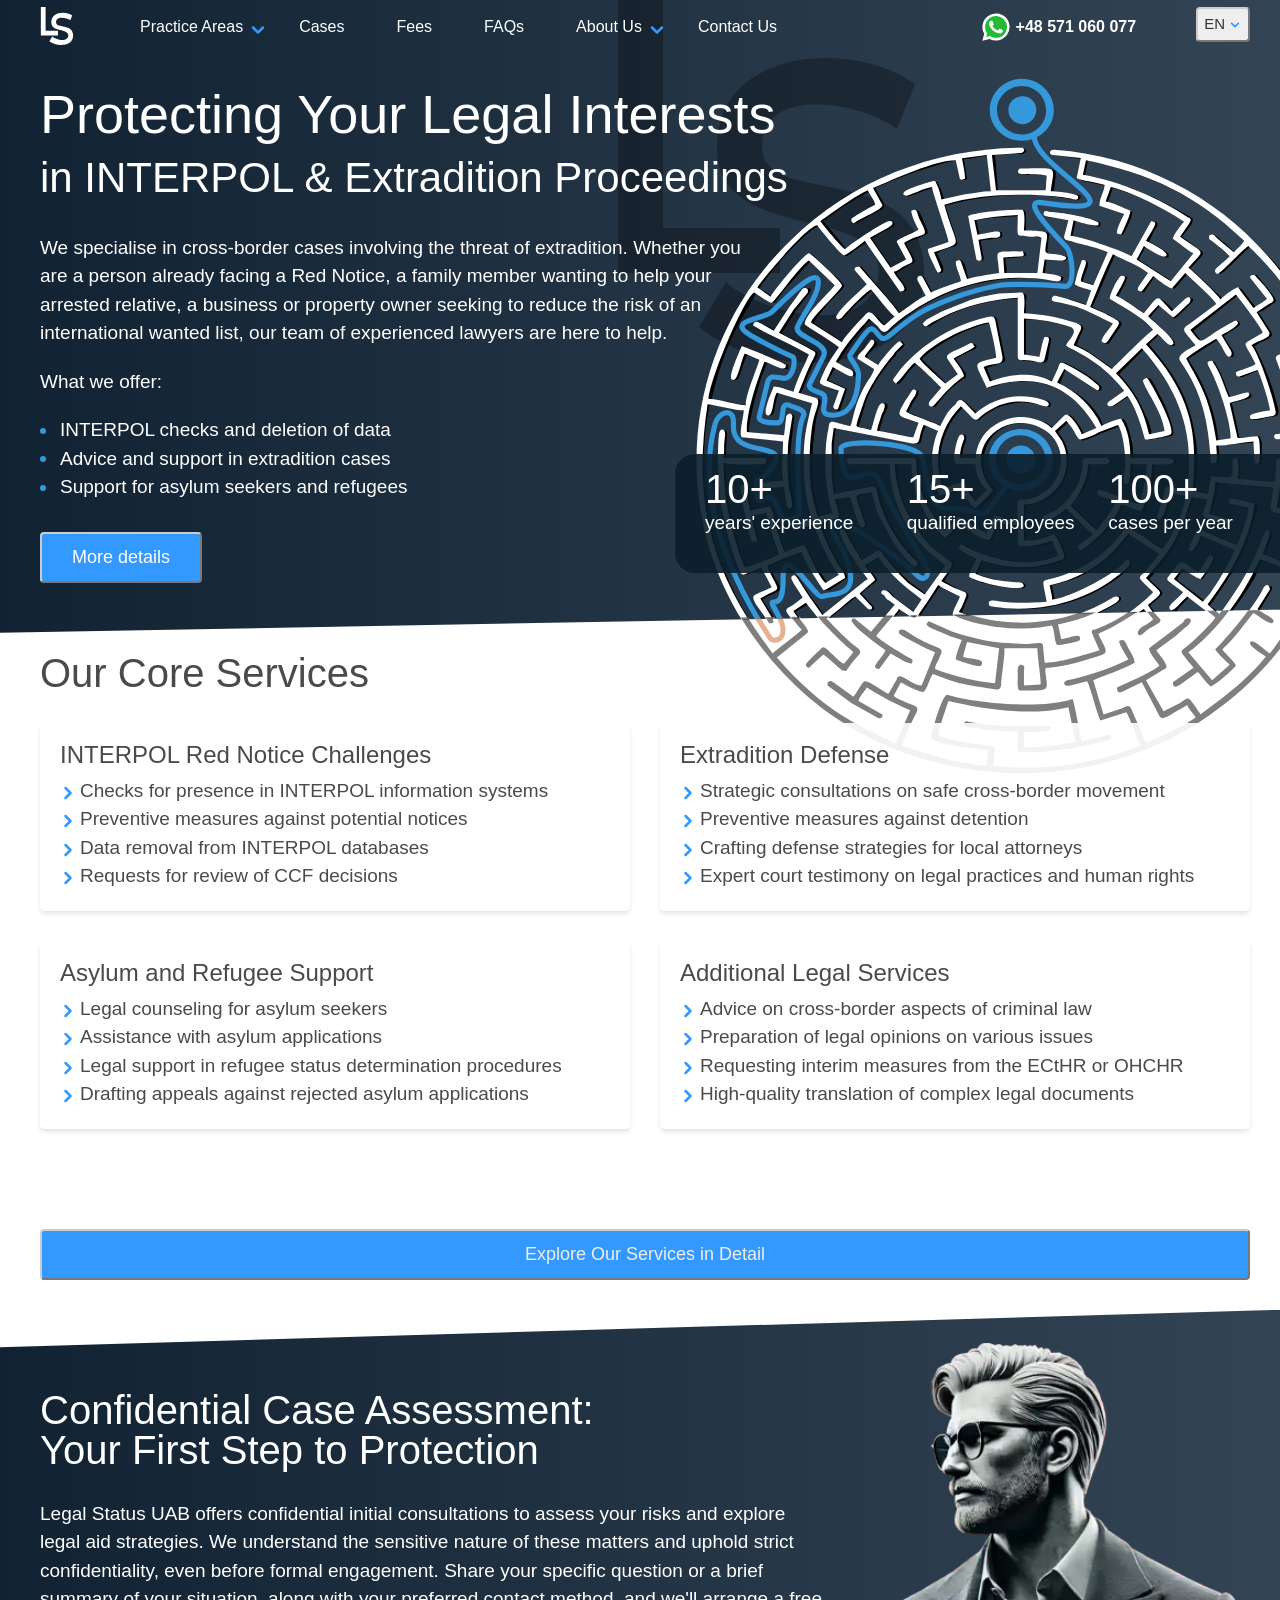
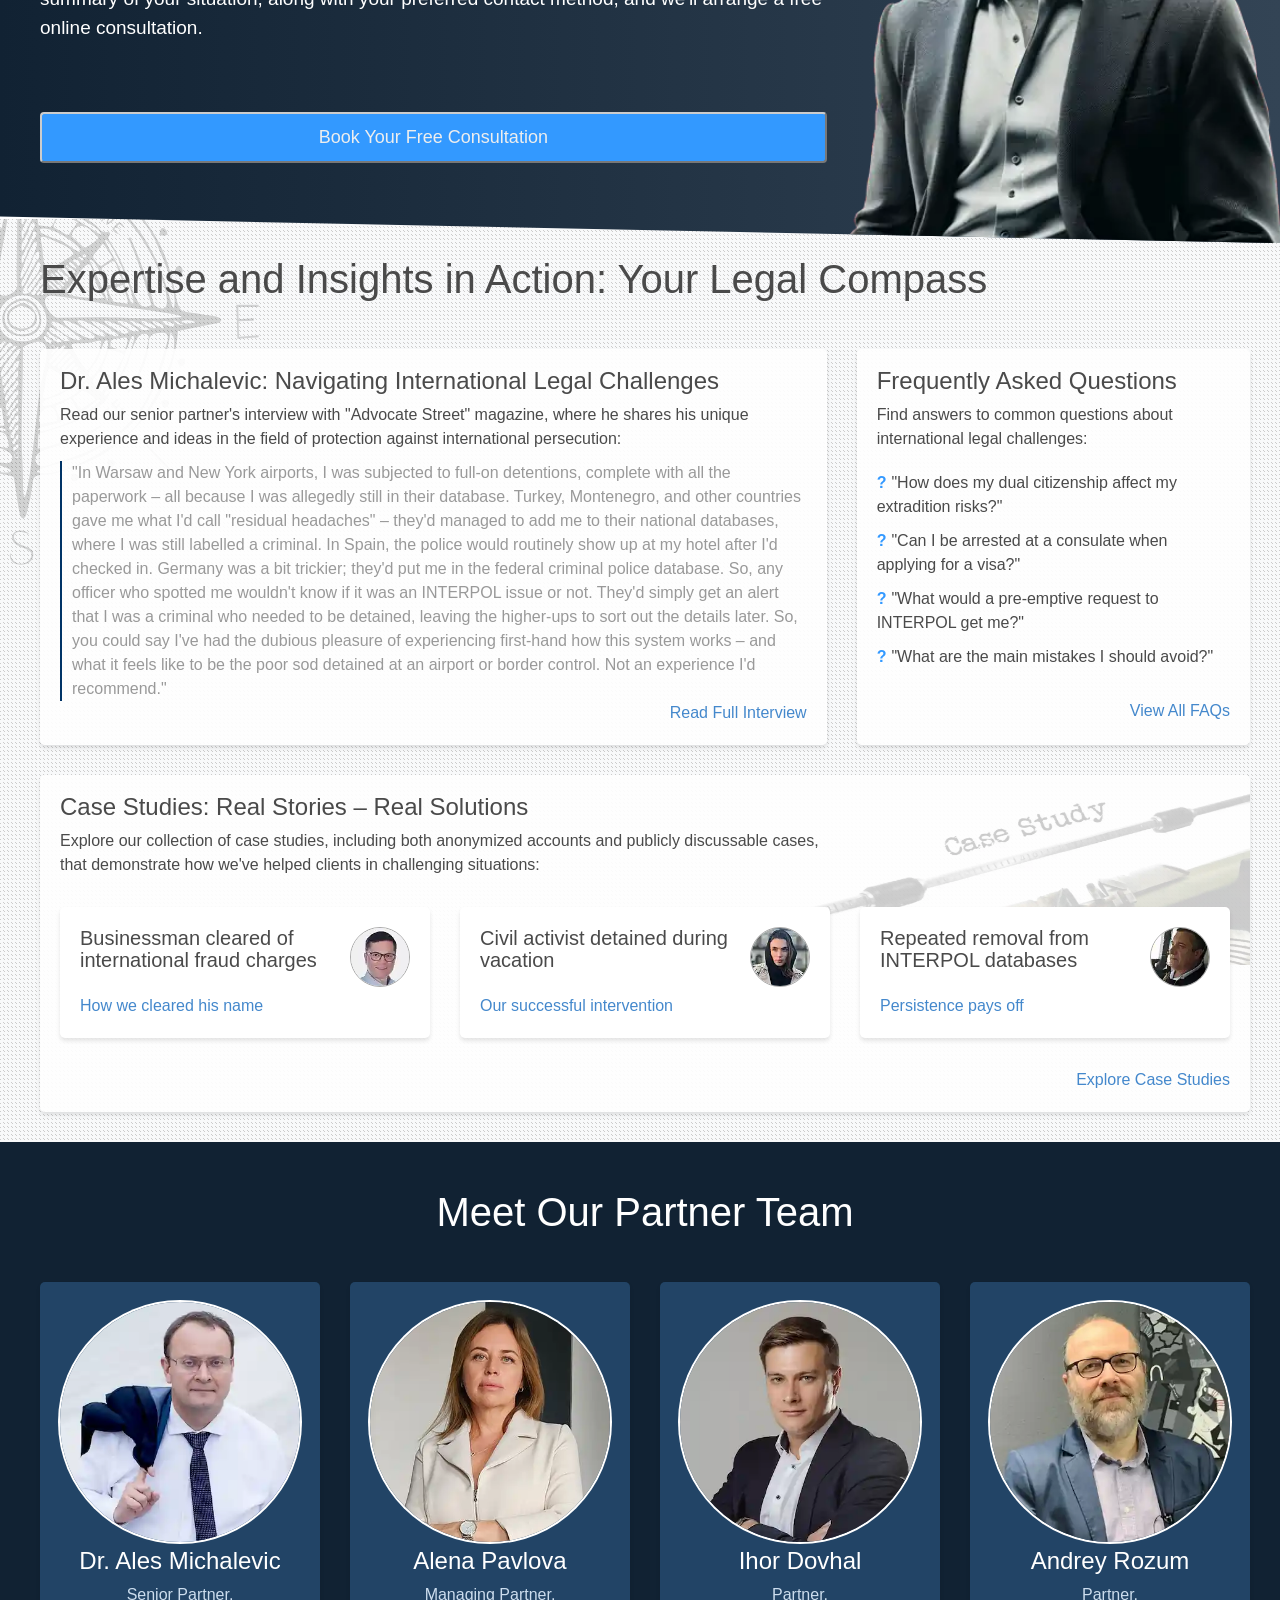
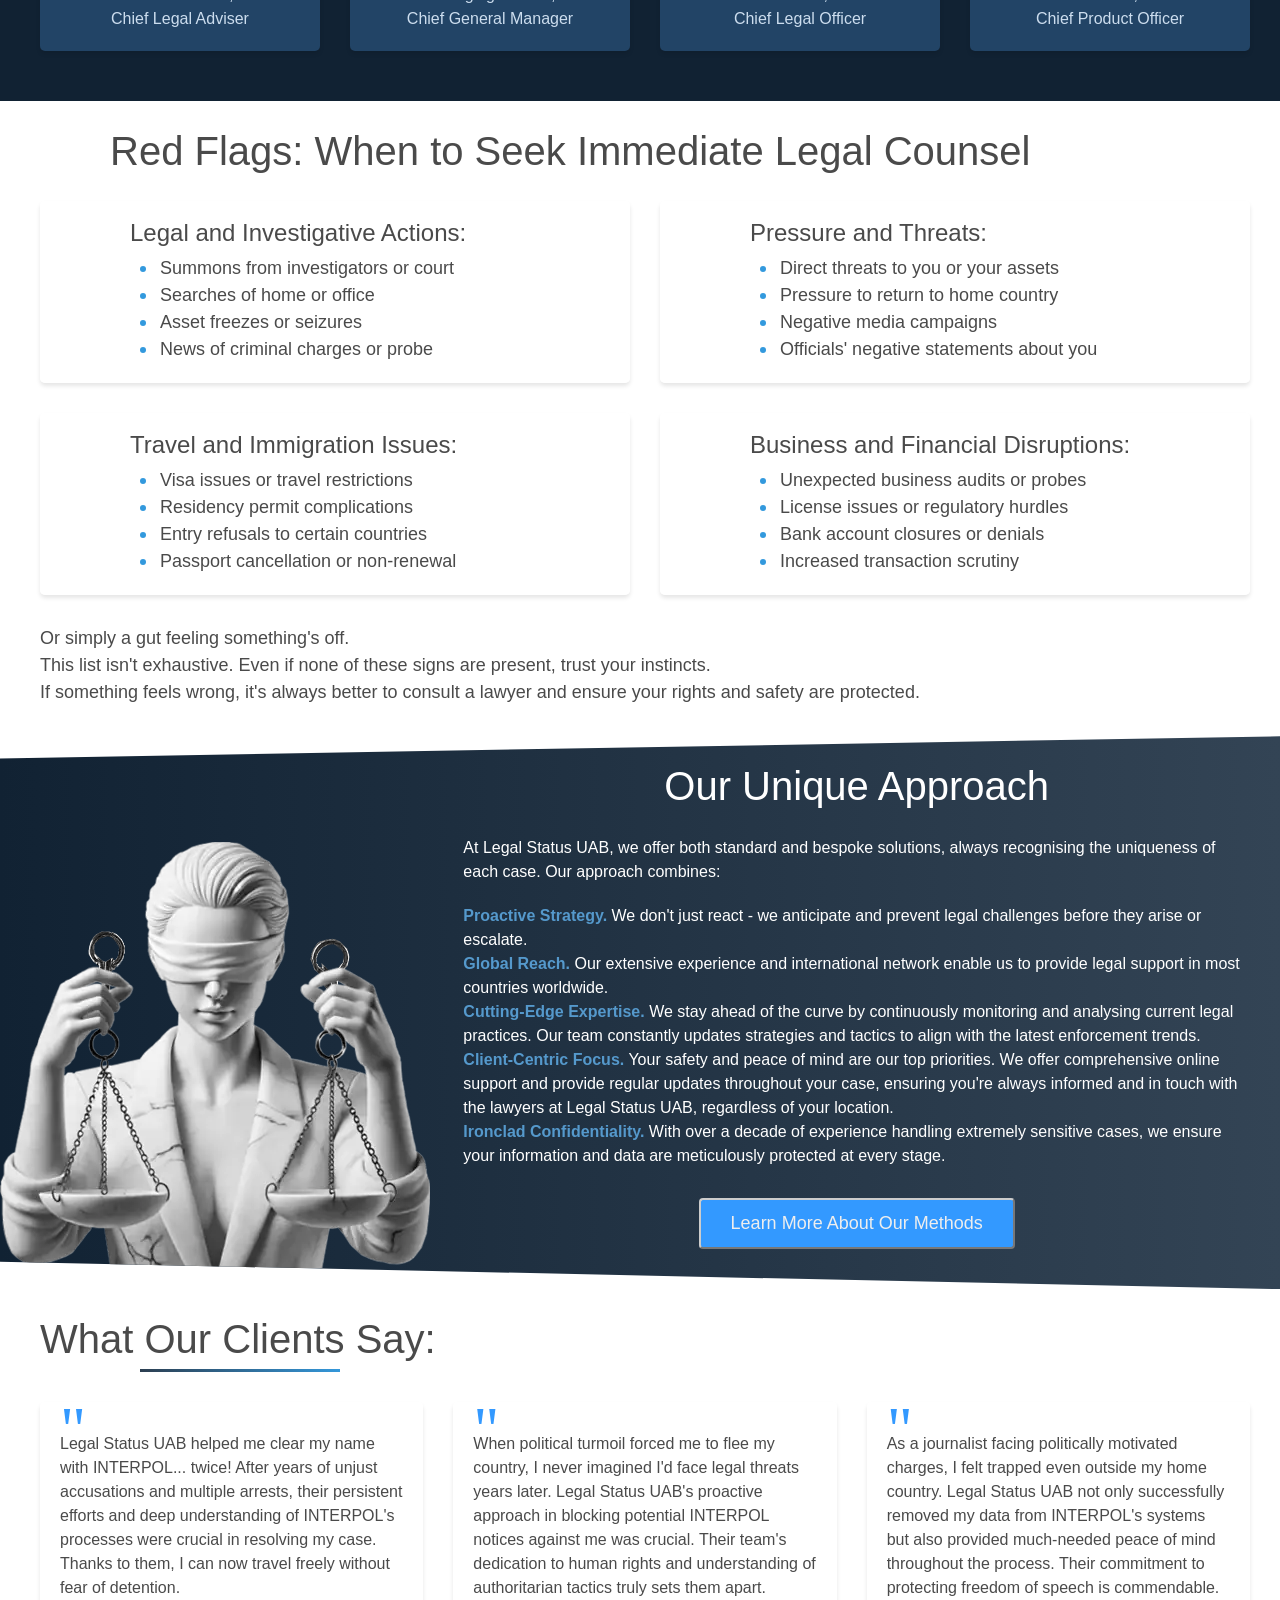
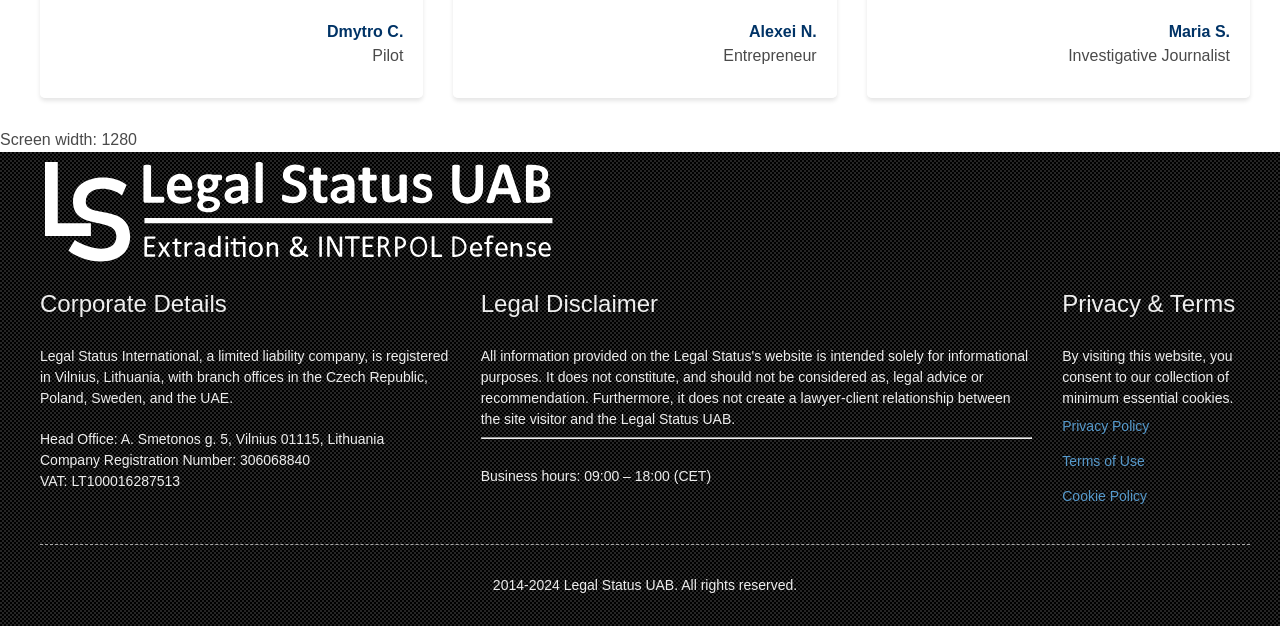
==== index.html @ 620bfb7e "Increase mobile body text by 10 percent with fresh CSS URLs" ====
<!DOCTYPE html>
<html lang='en'>
<head>
	<meta charset='UTF-8'>
	<meta name='viewport' content='width=device-width, initial-scale=1.0'>
	<meta name='description' content='Legal Status UAB – expert legal support in INTERPOL cases, extradition, and asylum matters. We offer data removal, extradition defence, and proactive strategies to safeguard client rights globally with full confidentiality.'>
	<title>Home - Legal status UAB</title>
	<link href='assets/css/core.css?v=mobile-text-10' rel='stylesheet'>
	<link rel='preload' fetchpriority='high' as='image' href='assets/svg/lab.svg' type='image/svg+xml'>
	<link href='assets/css/bit.css?v=mobile-text-10' rel='stylesheet' media='print' onload="this.media='all'">
	<link href='assets/css/mob.css?v=mobile-text-10' rel='stylesheet' media='only screen and (max-width: 800px)'>
	<link href='assets/css/tv.css?v=mobile-text-10' rel='stylesheet' media='only screen and (min-width: 2000px)'>
	<link href='assets/css/print.css?v=mobile-text-10' rel='stylesheet' media='print'>
	<link rel='shortcut icon' type='image/x-icon' href='assets/favicon.svg'>
</head>
<body>
	<header class='header'>
		<nav aria-label='main navigation'>
			<input type='checkbox' id='m-menu'>
			<label class='hamb' for='m-menu'></label>
			<ul class='menu'>
				<li><a class='logo' href='index.html'><img src='assets/svg/LS.svg' alt='Legal Status UAB Logo'></a></li>
				<li class='has-drop'>
					<a href='internal.html'>Practice Areas</a>
					<ul class='submenu'>
						<li><a href='#1.1'>INTERPOL Removal</a></li>
						<li><a href='#1.2'>INTERPOL Pre-emptive</a></li>
						<li><a href='#1.3'>Extradition Defence</a></li>
						<li><a href='#1.4'>Asylum Support</a></li>
						<li><a href='#1.5'>Database Checks</a></li>
						<li><a href='#1.6'>Legal Advice</a></li>
					</ul>
				</li>
				<li><a href='#2'>Cases</a></li>
				<li><a href='#3'>Fees</a></li>
				<li><a href='#4'>FAQs</a></li>
				<li class='has-drop'>
					<a href='#'>About Us</a>
					<ul class='submenu'>
						<li><a href='#5.1'>Our Team</a></li>
						<li><a href='#5.2'>News & Media</a></li>
						<li><a href='#5.3'>Areas We Serve</a></li>
						<li><a href='#5.4'>Careers</a></li>
						<li><a href='#5.5'>Volunteering</a></li>
						<li><a href='#5.6'>Privacy Policy</a></li>
					</ul>
				</li>
				<li><a href='#6'>Contact Us</a></li>
			</ul>
		</nav>
		<div class='nav-end'>
			<a class='whats' href='https://wa.me/48571060077' target='_blank' rel='noopener noreferrer'>
				<svg aria-label='Contact us via WhatsApp' xmlns='http://www.w3.org/2000/svg' width='3rem' height='3rem' viewBox='0 0 22 22'><path class='w1' d='M20 11a9 9 0 0 1-13.49 7.8L3 19l.54-2.97A9 9 0 1 1 20 11z'/><path class='w2' d='M18.08 3.93A10 10 0 0 0 2.35 15.98L1 21l5.23-1.24A10 10 0 0 0 18.08 3.93zm-7.07 15.05a8.03 8.03 0 0 1-3.82-.97l-.67-.37-.75.18-1.97.46.49-1.78.21-.8-.41-.72a7.98 7.98 0 0 1 12.57-9.64 8 8 0 0 1-5.65 13.64z'/><path class='w2' d='M15.9 14.55c-.21.59-1.23 1.15-1.69 1.19-.46.04-.88.21-2.99-.62-2.54-1-4.14-3.6-4.26-3.77-.13-.17-1.02-1.35-1.02-2.58s.64-1.83.87-2.08c.23-.25.5-.31.67-.31h.47c.18.01.38.02.57.43.22.5.7 1.73.77 1.86s.1.27.02.43-.13.27-.25.42l-.38.44c-.12.12-.25.25-.11.5.15.25.65 1.07 1.39 1.73.96.85 1.76 1.11 2.01 1.24.25.13.39.11.54-.06.15-.17.62-.73.79-.98s.33-.21.56-.12 1.46.68 1.71.81c.25.12.41.18.47.29.07.1.07.6-.14 1.18z'/></svg>
				<b>+48 571 060 077</b>
			</a>
			<div class='lang'>
				<input type='checkbox' id='lang-toggle' class='lang-toggle'>
				<label for='lang-toggle' class='lang-button btn'>EN<img src='assets/svg/down.svg' alt='Select your language'></label>
				<div class='lang-unit'>
					<a href='#EN' class='active'><img src='assets/svg/flags/flag-gb.svg' alt='Select language'>English</a>
					<a href='#BE'><img src='assets/svg/flags/flag-by.svg' alt='Выберы мову'>Беларуская</a>
					<a href='#RU'><img src='assets/svg/flags/flag-ru.svg' alt='Выбери язык'>Русский</a>
				</div>
			</div>
		</div>
	</header>
	<main class='main'>
		<section class='cover'>
			<header>
				<h1>Protecting Your Legal Interests <span>in&nbsp;INTERPOL & Extradition Proceedings</span></h1>
			</header>
			<div>
				<p>
				We specialise in cross-border cases involving the threat of extradition. Whether you are a person already facing a Red Notice, a family member wanting to help your arrested relative, a&nbsp;business or property owner seeking&nbsp;to reduce the risk of an international wanted list, our team of experienced lawyers are here to help.
				</p>
				<p>What we offer:</p>
				<ul>
					<li>INTERPOL checks and deletion of data</li>
					<li>Advice and support in extradition cases</li>
					<li>Support for asylum seekers and refugees</li>
				</ul>
			</div>
			<footer>
				<a class='btn' role='button' href='#b2'>More details</a>
				<div class='stats'>
					<div class='c-3x'>
						<div>
							<h2>10+</h2>
							<p>years' experience</p>
						</div>
						<div>
							<h2>15+</h2>
							<p>qualified employees</p>
						</div>
						<div>
							<h2>100+</h2>
							<p>cases per year</p>
						</div>
					</div>
				</div>
			</footer>
		</section>
		<section class='services c-2x padd'>
			<header>
				<h2>Our Core Services</h2>
			</header>
			<div>
				<header>
					<h3>INTERPOL Red Notice Challenges</h3>
				</header>
				<ul>
					<li>Checks for presence in INTERPOL information systems</li>
					<li>Preventive measures against potential notices</li>
					<li>Data removal from INTERPOL databases</li>
					<li>Requests for review of CCF decisions</li>
				</ul>
			</div>
			<div>
				<header>
					<h3>Extradition Defense</h3>
				</header>
				<ul>
					<li>Strategic consultations on safe cross-border movement</li>
					<li>Preventive measures against detention</li>
					<li>Crafting defense strategies for local attorneys</li>
					<li>Expert court testimony on legal practices and human rights</li>
				</ul>
			</div>
			<div>
				<header>
					<h3>Asylum and Refugee Support</h3>
				</header>
				<ul>
					<li>Legal counseling for asylum seekers</li>
					<li>Assistance with asylum applications</li>
					<li>Legal support in refugee status determination procedures</li>
					<li>Drafting appeals against rejected asylum applications</li>
				</ul>
			</div>
			<div>
				<header>
					<h3>Additional Legal Services</h3>
				</header>
				<ul>
					<li>Advice on cross-border aspects of criminal law</li>
					<li>Preparation of legal opinions on various issues</li>
					<li>Requesting interim measures from the ECtHR or OHCHR</li>
					<li>High-quality translation of complex legal documents</li>
				 </ul>
			</div>
			<div class='hidden'></div>
			<footer>
				<a class='btn big' role='button' href='#b2'>Explore Our Services in Detail</a>
			</footer>
		</section>
		<section class='free c-left-wider'>
			<header>
				<h2>Confidential Case Assessment:<br>Your First Step to Protection</h2>
			</header>
			<div>
				<p>Legal Status UAB offers confidential initial consultations to assess your risks and explore legal aid strategies. We understand the sensitive nature of these matters and uphold strict confidentiality, even before formal engagement. Share your specific question or a brief summary of your situation, along with your preferred contact method, and we'll arrange a free online consultation.</p>
			</div>
			<div class='hidden'></div>
			<footer>
				<a class='btn big' role='button' href='#b2'>Book Your Free Consultation</a>
			</footer>
		</section>
		<section class='inside c-left-wider padd'>
			<header>
				<h2>Expertise and Insights in Action: Your Legal Compass</h2>
			</header>
			<section>
				<header>
					<h3>Dr. Ales Michalevic: Navigating International Legal Challenges</h3>
				</header>
				<p>
					Read our senior partner's interview with "Advocate Street" magazine, where he shares his unique experience and ideas in the field of protection against international persecution:
				</p>
				<blockquote>
					"In Warsaw and New York airports, I was subjected to full-on detentions, complete with all the paperwork – all because I was allegedly still in their database. Turkey, Montenegro, and other countries gave me what I'd call "residual headaches" – they'd managed to add me to their national databases, where I was still labelled a criminal. In Spain, the police would routinely show up at my hotel after I'd checked in. Germany was a bit trickier; they'd put me in the federal criminal police database. So, any officer who spotted me wouldn't know if it was an INTERPOL issue or not. They'd simply get an alert that I was a criminal who needed to be detained, leaving the higher-ups to sort out the details later.
					So, you could say I've had the dubious pleasure of experiencing first-hand how this system works – and what it feels like to be the poor sod detained at an airport or border control. Not an experience I'd recommend."
				</blockquote>
				<footer>
					<a href='#'>Read Full Interview</a>
				</footer>
			</section>
			<section>
				<header>
					<h3>Frequently Asked Questions</h3>
				</header>
				<p>Find answers to common questions about international legal challenges:</p>
				<ul class='faq-list'>
					<li>"How does my dual citizenship affect my extradition risks?"</li>
					<li>"Can I be arrested at a consulate when applying for a visa?"</li>
					<li>"What would a pre-emptive request to INTERPOL get me?"</li>
					<li>"What are the main mistakes I should avoid?"</li>
				</ul>
				<footer>
					<a href='#b2'>View All FAQs</a>
				</footer>
			</section>
			<section class='case-cards c-3x padd'>
				<header>
					<h3>Case Studies: Real Stories – Real Solutions</h3>
					<p>Explore our collection of case studies, including both anonymized accounts and publicly discussable cases, that demonstrate how we've helped clients in challenging situations:</p>
				</header>
					<div>
						<header>
							<h4>Businessman cleared of international fraud charges</h4>
							<span class='case-image'>
								<img src='assets/img/Alexey.webp' alt='Businessman case study' loading='lazy'>
							</span>
						</header>
						<footer>
							<a href='#'>How we cleared his name</a>
						</footer>
					</div>
					<div>
						<header>
							<h4>Civil activist detained during vacation</h4>
							<span class='case-image'>
								<img src='assets/img/Diana.webp' alt='Civil activist case study' loading='lazy'>
							</span>					
						</header>
						<footer>
							<a href='#'>Our successful intervention</a>
						</footer>
					</div>
					<div>
						<header>
						<h4>Repeated removal from INTERPOL databases</h4>
							<span class='case-image'>
								<img src='assets/img/Dmytro.webp' alt='Repeated removal case study' loading='lazy'>
							</span>
						</header>						
						<footer>
							<a href='#'>Persistence pays off</a>
						</footer>
					</div>
				<footer>
					<a href='#b2'>Explore Case Studies</a>
				</footer>
			</section>
		</section>
		<section class='team c-4x padd'>
			<header>
				<h2>Meet Our Partner Team</h2>
			</header>
			<figure>
				<img src='assets/img/Ales_Michalevic.webp' alt='Dr. Ales Michalevic' loading='lazy'>
				<figcaption>
					<header>
						<h3>Dr. Ales Michalevic</h3>
					</header>
					<p>Senior Partner,<br>Chief Legal Adviser</p>
				</figcaption>
			</figure>
			<figure>
				<img src='assets/img/Alena_Pavlova.webp' alt='Alena Pavlova' loading='lazy'>
				<figcaption>
					<header>
						<h3>Alena Pavlova</h3>
					</header>
					<p>Managing Partner,<br>Chief General Manager</p>
				</figcaption>
			</figure>
			<figure>
				<img src='assets/img/Ihor_Dovhal.webp' alt='Ihor Dovhal' loading='lazy'>
				<figcaption>
					<header>
						<h3>Ihor Dovhal</h3>
					</header>
					<p>Partner,<br>Chief Legal Officer</p>
				</figcaption>
			</figure>
			<figure>
				<img src='assets/img/Andrey_Rozum.webp' alt='Andrey Rozum' loading='lazy'>
				<figcaption>
					<header>
						<h3>Andrey Rozum</h3>
					</header>
					<p>Partner,<br>Chief Product Officer</p>
				</figcaption>
			</figure>
		</section>
		<section class='redfl c-2x padd'>
			<header>
				<h2>Red Flags: When to Seek Immediate Legal Counsel</h2>
			</header>
			<div>
				<header>
					<h3>Legal and Investigative Actions:</h3>
				</header>
				<ul>
					<li>Summons from investigators or court</li>
					<li>Searches of home or office</li>
					<li>Asset freezes or seizures</li>
					<li>News of criminal charges or probe</li>
				</ul>
			</div>
			<div>
				<header>
					<h3>Pressure and Threats:</h3>
				</header>
				<ul>
					<li>Direct threats to you or your assets</li>
					<li>Pressure to return to home country</li>
					<li>Negative media campaigns</li>
					<li>Officials' negative statements about you</li>
				</ul>
			</div>
			<div>
				<header>
					<h3>Travel and Immigration Issues:</h3>
				</header>
				<ul>
					<li>Visa issues or travel restrictions</li>
					<li>Residency permit complications</li>
					<li>Entry refusals to certain countries</li>
					<li>Passport cancellation or non-renewal</li>
				</ul>
			</div>
			<div>
				<header>
					<h3>Business and Financial Disruptions:</h3>
				</header>
				<ul>
					<li>Unexpected business audits or probes</li>
					<li>License issues or regulatory hurdles</li>
					<li>Bank account closures or denials</li>
					<li>Increased transaction scrutiny</li>
				</ul>
			</div>
			<footer>
				<p>
					Or simply a gut feeling something's off.<br>
					This list isn't exhaustive. Even if none of these signs are present, trust your instincts.<br>
					If something feels wrong, it's always better to consult a lawyer and ensure your rights and safety are protected.
				</p>
			</footer>
		</section>
		<section class='approach c-right-wider'>
			<div class='hidden'></div>
			<header>
				<h2>Our Unique Approach</h2>
			</header>
			<div class='hidden'></div>
			<div>
				<p>At Legal Status UAB, we offer both standard and bespoke solutions, always recognising the uniqueness of each case. Our approach combines:</p>
				<ul>
				  <li><strong>Proactive Strategy.</strong> We don't just react - we anticipate and prevent legal challenges before they arise or escalate.</li>
				  <li><strong>Global Reach.</strong> Our extensive experience and international network enable us to provide legal support in most countries worldwide.</li>
				  <li><strong>Cutting-Edge Expertise.</strong> We stay ahead of the curve by continuously monitoring and analysing current legal practices. Our team constantly updates strategies and tactics to align with the latest enforcement trends.</li>
				  <li><strong>Client-Centric Focus.</strong> Your safety and peace of mind are our top priorities. We offer comprehensive online support and provide regular updates throughout your case, ensuring you're always informed and in touch with the lawyers at Legal Status UAB, regardless of your location.</li>
				  <li><strong>Ironclad Confidentiality.</strong> With over a decade of experience handling extremely sensitive cases, we ensure your information and data are meticulously protected at every stage.</li>
				</ul>
			</div>
			<div></div>
			<footer>
				<a class='btn' role='button' href='#b2'>Learn More About Our Methods</a>
			</footer>
		</section>
		<section class='refs c-3x padd'>
			<header>
				<h2>What Our Clients Say:</h2>
			</header>
				<div>
					<p>Legal Status UAB helped me clear my name with INTERPOL... twice! After years of unjust accusations and multiple arrests, their persistent efforts and deep understanding of INTERPOL's processes were crucial in resolving my case. Thanks to them, I can now travel freely without fear of detention.</p>
					<footer>
						<p><strong>Dmytro C.</strong>Pilot</p>
					</footer>
				</div>
				<div>
					<p>When political turmoil forced me to flee my country, I never imagined I'd face legal threats years later. Legal Status UAB's proactive approach in blocking potential INTERPOL notices against me was crucial. Their team's dedication to human rights and understanding of authoritarian tactics truly sets them apart.</p>
					<footer>
						<p><strong>Alexei N.</strong>Entrepreneur</p>
					</footer>
				</div>
				<div>
					<p>As a journalist facing politically motivated charges, I felt trapped even outside my home country. Legal Status UAB not only successfully removed my data from INTERPOL's systems but also provided much-needed peace of mind throughout the process. Their commitment to protecting freedom of speech is commendable.</p>
					<footer>
						<p><strong>Maria S.</strong>Investigative Journalist</p>
					</footer>
				</div>
		</section>
	</main>
	<div class=''>
		<div>Screen width: <span id='width1'></span></div>
	</div>
  <footer class='footer'>
		<a class='f-logo' href='index.html' aria-label='Legal Status UAB logo'></a>
		<div class='c-foot'>
			<section>
				<h3>Corporate Details</h3>
				<p>Legal Status International, a limited liability company, is registered in Vilnius, Lithuania, with branch offices in the Czech Republic, Poland, Sweden, and the UAE.</p>
				<p>
					Head Office: A. Smetonos g. 5, Vilnius 01115, Lithuania<br>
					Company Registration Number: 306068840<br>
					VAT: LT100016287513			  
				</p>
			</section>
			<section>
				<h3>Legal Disclaimer</h3>
				<p>All information provided on the Legal Status's website is intended solely for informational purposes. It does not constitute, and should not be considered as, legal advice or recommendation. Furthermore, it does not create a lawyer-client relationship between the site visitor and the Legal Status UAB.</p>
				<hr>
				<p>Business hours: 09:00 – 18:00 (CET)</p>
			</section>
			<section>
				<h3>Privacy & Terms</h3>
				<p>By visiting this website, you consent to our collection of minimum essential cookies.</p>
				<ul>
					<li><a href='#'>Privacy Policy</a></li>
					<li><a href='#'>Terms of Use</a></li>
					<li><a href='#'>Cookie Policy</a></li>
				</ul>
			</section>
			<div class='copyright'>
					<p>2014-2024 Legal Status UAB. All rights reserved.</p>
			</div>
		</div>
	</footer>
	<script src='assets/js/scroll.js' defer></script>
	<script>
		const widthOutput = document.querySelector("#width1");
		function updateSize() {
			widthOutput.textContent = window.innerWidth;
		}
		updateSize();
		window.addEventListener("resize", updateSize);
	</script>
</body>
</html>
---- assets/css/core.css ----
/* Замена стандартных значений */
html{font-size:calc(100vw/128);line-height:1.5;box-sizing:border-box;text-rendering:optimizeSpeed;overflow-x:hidden;overflow-y:scroll;text-size-adjust:100%}
blockquote,body,h1,h2,h3,h4,h5,h6,html,li,ol,p,textarea,ul,figure,figcaption,input,select{margin:0;padding:0}
h1,h2,h3,h4,h5,h6{line-height:1.1;font-weight:400}
ul,li{list-style:none}
*,::after,::before{box-sizing:inherit}
article,aside,figure,footer,header,hgroup,section{display:block}
body,button,input,optgroup,select,textarea{font-family:BlinkMacSystemFont,"Segoe UI",Roboto,Oxygen,Ubuntu,"Fira Sans",Helvetica,Arial,sans-serif}
body{color:#4a4a4a;font-size:1.6rem;font-weight:400}
a{cursor: pointer;color:#48c;text-decoration:none}
input[type=checkbox],input[type=radio]{vertical-align:baseline}
strong{font-weight:700}
@supports (-webkit-appearance:none){::-webkit-scrollbar{width:1rem}}
/* Стили элементов */
body {
	padding-top:5.5rem;
}
h1 {font-size:5rem;}
h2 {font-size:4rem;line-height:1;}
h3 {font-size:2.4rem;line-height:1;padding-bottom: 1rem;}
h4 {font-size:2rem;}
blockquote {
	border-left:0.2rem solid #036;
	padding-left:1rem;
	color:#999;
}
strong {
	color:#036;
}
.btn {
  display:flex;
	font-size: 1.5rem;
	background:#eee;
	padding: .4rem .3rem .4rem .6rem;
	border-color:#ccc;
	border-style: outset;
	border-width:.2rem;
	border-radius: .4rem;
}
main .btn {
	width:max-content;
	justify-content: center;
	background:#39f;
	color:#eee;
	padding: 1rem 3rem;
	font-size: 1.8rem;
}
main .big {
	width:100%;
}
/* Позиционирование базовых блоков */
.header, .main, .footer, .internal {
  width: 100%;
	position: relative;
}
.main > *, .footer > *,.internal > * {
	padding: 3rem 3rem 3rem 4rem;
  position: relative;
	overflow:hidden;
}
.main > * > * {
	position: relative;
	z-index: 2;
}
/* Стили шапки сайта */
.header {
  display: flex;
	position: fixed;
	inset: 0 0 auto;
	background: #666;
	height: 5.5rem;
	align-items: center;
	z-index: 7;
	border-bottom: .1rem dashed transparent;
}
.header * {
  display: flex;
	align-items: center;
}
nav > ul > li {
	cursor:pointer;
	height: 5.5rem;
	border-bottom:0.4rem solid transparent;
}
nav a {
  color: #fff;
	height: 100%;
  padding: 0.3rem 2.6rem 0;
}
.header a.logo {
  padding:0 4rem;
}
.logo img {
  width: 5rem;
	padding-top:.2rem;
	filter: invert(100%);
}
/* Подменю */
.has-drop {
	position: relative;
}
.has-drop a {
	padding-right:3rem;
}
.has-drop > a::after {
	content: "";
	background: url('../svg/down.svg');
	background-size: 3rem 3rem;
	position: absolute;
  top:1.5rem;
  right:0;
	width:3rem;
  height:3rem;
	transition: all 0.3s ease;
}
.submenu {
	transform: scaleY(0);
	transform-origin: 0 0;
	position: absolute;
	top: 100%;
	left: 2rem;
	flex-direction: column;
	align-items: flex-start;
	white-space:nowrap;
	background-color: rgba(238, 238, 238, 0.9);
	border:0.1rem dashed #aaa;
	border-radius: .4rem;
	box-shadow: .3rem 0.2rem .3rem 0 rgba(0, 0, 0, 0.1);
  transition: 0.3s ease-in-out;
  padding:1rem 0;
}
.submenu li {
	width:100%;
	height: 4.5rem;
}
.submenu li a {
  background: #fff;
	color: #333;
	width:100%;
	border:0.1rem dashed #ccc;
	border-left:0.4rem solid transparent;
}
/* Правая часть шапки */
.nav-end {
	justify-content: flex-end;
	margin-left: auto;
}
.nav-end > * {
	padding:0 3rem;	
}
.whats {
	height:5.5rem;
	color:#fff;
}
.whats svg {
	margin:-.1rem .5rem 0;
}
.w1{
  fill: #2b3;
}
.w2{
  fill: #fff;
}
.lang {
  color:#333;
	position: relative;
}
#lang-toggle {
  display: none;
}
.lang-button {
  display: flex;
  cursor: pointer;
  border-radius: 0.4rem;
}
.lang img {
  transition: transform 0.3s ease;
	width: 2rem;
  height:2rem;
}
.lang-unit {
  transform: scaleY(0);
  transform-origin: 0 0;
	flex-direction: column;
	align-items: flex-start;
  position: absolute;
  top:3rem;
	right: 3rem;
  background-color: #fff;
	border:0.1rem dashed #aaa;
	border-radius: .4rem;
	box-shadow: .3rem 0.2rem .3rem 0 rgba(0, 0, 0, 0.1);
  transition: 0.3s ease-in-out;
  padding:.2rem 0;
}
.lang-unit a {
	background: #fff;
	color: #333;
	width:100%;
	height:4rem;
	padding: 0 1.2rem 0 1rem;
	border:0.1rem dashed #ccc;
}
.lang-unit a:not(.active):hover {
  background: #eee;
}
.lang-unit img {
	margin-right:1rem;
}
/* Бургер */
.hamb {
	z-index: 2;
	cursor:pointer;
	display: none;
}
#m-menu{display:none;}
/* Основные секции*/
.main {
  background: #fff;
	min-height: 31rem;
}
main li {
	display: block;
	position:relative;
	padding-left:2rem;
}
.cover li::before, .redfl li::before{
  content: '';
	position: absolute;
	top:40%;
  left: 0;
  width: 0.6rem;
  height: 0.6rem;
  background: #39d;
  border-radius: 50%;
}
/* Cтили основных секций */
.cover, .c-2x, .c-3x, .c-4x, .c-left-wider, .c-right-wider, .c-foot {
  display: grid;
  gap: 3rem;
}
.padd > div, .padd > figure, .padd > section {
  padding:2rem;
	background: rgba(255,255,255, 0.9);
  border-radius: 0.5rem;
	box-shadow: 0 0.3rem 0.4rem rgba(0, 0, 0, 0.1);
	border-radius: 0.5rem;
  overflow: hidden;
  transition: transform 0.3s ease, box-shadow 0.3s ease;
}
.cover {
	grid-template-columns: 1.5fr 1fr;
	background: #666;
	color:#fff;
}
.cover p {
	padding-bottom: 1rem;
}
.cover a {
	color:#fff;
}
.c-2x {
  grid-template-columns: repeat(2, 1fr);
}
.c-3x {
  grid-template-columns: repeat(3, 1fr);
}
.c-4x {
  grid-template-columns: repeat(4, 1fr);
}
.c-left-wider {
  grid-template-columns: 2fr 1fr;
}
.c-right-wider {
  grid-template-columns: 1fr 2fr;
}
.c-foot {
  grid-template-columns: 35fr 47fr 16fr;
}
/* Стили заголовков и подвалов внутри секций */
.cover > header, .cover > footer, .c-2x > header, .c-2x > footer, .c-3x > header, .c-4x > header, 
.c-left-wider > header, .c-foot div{
  grid-column: 1 / -1;
}
/* Стили для подвала */
.footer {
  font-size:1.4rem;
	min-height: 18rem;
  background: #333;
  color: #eee;
}
.footer p{
	padding-top:2rem;
}
.footer li a{
	padding:.7rem 0;
}
.footer a {
  display: flex;
	color:#59c;
}
.copyright {
	padding-top:1rem;
	text-align: center;
	border-top:0.1rem dashed #aaa;
}
/* Стлили псевдоэлементов */
.header > *::before, main > *::before, .footer > *::before, aside::before {
	display: none;
	content: '';
  position: absolute;
  width: 30rem;
  height: 30rem;
  background: no-repeat;
  background-size: 30rem 30rem;
	top: 0;
  left: 0;
	z-index: 1;
	opacity: .05;
}
.header > *::after, main > *::after, .footer > *::after, aside::after {
  display: none;
	content: '';
  position: absolute;
  width: 30rem;
  height: 30rem;
  background: no-repeat;
  background-size: 30rem 30rem;
	bottom: 0;
  right: 0;
	z-index: 1;
	opacity: .05;
}
.cover::after {
  width: 50rem;
  height: 50rem;
	background-size: 50rem 50rem;
	opacity: .2;
}
/* Style */
.logo img {
	width: 3.4rem;
	height:4rem;
}
.header, .cover, .free, .approach {
	background: linear-gradient(to right, #123, #345);
	color:#fff;
}
.header::before {
  content: "";
  background-image: url('../svg/LS.svg');
  width:36rem;
  height: 5.5rem;
	background-size: 36rem 36rem;
  opacity: 0.3;
  position: absolute;
  top:0rem;
  left:59.05rem;
  z-index: -1;
}
.cover {
	font-size:1.9rem;
	clip-path: polygon(0 0, 100% 0, 100% 96.0%, 0 100%);
}
.cover h1 {
	width:65%;
	font-size:5.4rem;
}
.cover h1 span {font-size:4.2rem;}
.cover p, .cover footer {padding-bottom:2rem;}
.stats {
	position: absolute;
  bottom: 3rem;
  right: -3rem;
	z-index: 2;
  background-color: rgba(10, 30, 44, 0.9);
  border-radius: 2rem 0 0 2rem;
  padding: 1.5rem 3rem;
  width: 50%;
}
.stats:last-child {
  padding-right:0;
}
.cover::before {
  display: block;
  background-image: url('../svg/LS.svg');
  width:36rem;
  height:36rem;
	background-size: 36rem 36rem;
  opacity: 0.3;
  position: absolute;
  top:-5.2rem;
  left:59.05rem;
  z-index: 1;
}
.cover::after {
	display: block;
	bottom: -14.4rem;
	right: -10rem;
  background-image: url('../svg/lab.svg');
  width: 70rem;
  height: 70rem;
	background-size: 70rem 70rem;
	z-index: 1;
	opacity: 1;
}
.services {
	font-size:1.9rem;
	margin-top: -2.3rem;
	padding-top: 4.3rem;
	clip-path: polygon(0 2.6%, 100% 0, 100% 100%, 0% 100%);
}
.services::after {
	display: block;
	background-image: url('../svg/lab.svg');
  width: 70rem;
  height: 70rem;
	background-size: 70rem 70rem;
  top: -53.4rem;
  right: -10rem;
  filter: invert(100%);
	opacity: .5;
}
.services li::before {
	content: "";
	background: url('../svg/down.svg');
	background-size: 3rem 3rem;
	position: absolute;
  top:.1rem;
  left:-.7rem;
	width:3rem;
  height:3rem;
	transform: rotate(-90deg);
}
.free {
  font-size:1.9rem;
	color: #fff;
  clip-path: polygon(0 7%, 100% 0, 100% 100%, 0 95%);
  padding: 8rem 3rem 8rem 4rem;
	z-index: 1;
}
.free p {
  padding-bottom: 4rem;
}
.hidden {
	visibility: hidden;
}
.free::after {    
  display: block;
	background: url('../img/consultant.webp');
  width: 43.2rem;
  height: 50rem;
	background-size: 43.2rem 50rem;
  bottom:0;
  right:0;
	opacity: 1;
}
.inside {
  background-color: #f8f9fa;
  background-image: url('../svg/9.svg');
  margin-top: -2.4rem;
	padding-top: 4rem;
}
.inside:before {
  display: block;
  background: url('../svg/wr.svg') no-repeat;
  width: 50rem;
  height: 50rem;
	background-size: 50rem 50rem;
  top: -14.8rem;
  left: -23rem;
  opacity: 0.15;
}
.inside h2 {
	padding-bottom: 2rem;
}
.inside p {
	padding-bottom: 1rem;
}
.inside > section > footer{
	grid-column: 1 / -1;
	text-align:right;
}
.faq-list li {
	padding-left:0;
	margin-top: 1rem;
}
.faq-list li::before {
  content: '?';
  color: #39f;
	padding-right:0.5rem;
  font-weight: bold;
}
.faq-list ~ footer {
  margin-top:3rem;
}
.inside .c-3x{
  grid-column: 1 / -1;
}
.case-cards:after {
  content: '';
  position: absolute;
  top:1rem;
  right: 0;
  background: url('../img/case.webp');
  background-size: 50rem 18rem;
  width: 50rem;
  height: 18rem;
  opacity: 0.2;
	z-index: -1;
}
.case-cards header p{
	width: 65%;
	padding-bottom:0;
}
.case-cards div {
	background: #fff;
}
.case-cards div header{
	display: flex;
}
.case-image {
  margin-left: 1rem;
  flex-shrink: 0;  
}
.case-image img {
  width: 6rem;
  height: 6rem;
  border:0.1rem solid #aaa;
  border-radius: 50%;
  object-fit: cover;
}
.team {
	background-color: #123;
  color: #fff;
	text-align:center;
	padding-bottom:5rem;
}
.team h2{
	padding:2rem 0;
}
.team figure{
	background-color: #246;
}
.team img{
	width: 24rem;
	height: 24rem;
	border-radius: 50%;
	box-shadow: 0 0 0 0.2rem #fff;
}
.team p{
	color: #cde;
}
.redfl{
	font-size:1.8rem;
}
.redfl header{
	margin:0 7rem;
}
.redfl ul{
	margin:0 8rem;
}
.approach {
	clip-path: polygon(0 4%, 100% 0, 100% 100%, 0 95%);
	padding-bottom:4rem;
}
.approach p{
	padding-bottom:2rem;
}
.approach li{
	padding-left:0;
}
.approach strong{
	color:#59c;
}
.approach header, .approach footer{
	margin:0 auto;
}
.approach::before {
  display: block;
	top:auto;
	bottom:2.1rem;
	background: url('../img/femida.webp');
	background-size: 43rem 43rem;
  width: 43rem;
  height: 43rem;
	opacity:1;
}
.refs h2::after {
	content: '';
	display:block;
  width: 20rem;
  height: 0.3rem;
  background: linear-gradient(45deg, #2c3e50, #3498db);
  margin:1rem 10rem 0;
}
.refs div::before {
	content: '"';
	display:inline-block;
	float:left;
	color:#39f;
	font-size: 6.4rem;
	height: 4rem;
	margin:-4rem 1rem 0rem 0;
	font-family: Georgia, serif;
}
.refs p {
	padding:1rem 0;
}
.refs strong{
	display:block;
}
.refs footer {
	text-align:right;
}
.footer {
  background-image: url('../svg/7.svg');
	padding-top:1rem;
}
a.f-logo {
	width: 100%;
	height: 10rem;
}
a.f-logo::before {
	display:block;
	left:3rem;
	width: 54rem;
	height: 10.2rem;
	background-size: 54rem 10.2rem;
	background-image: url('../svg/logo.svg');
	background-repeat: no-repeat;
	filter: invert(100%);
	opacity:1;
}
.footer a {
  padding-bottom:0;
}
---- assets/css/bit.css ----
/* Core */
a:hover{color:#333}
@keyframes spinAround{from{transform:rotate(0)}to{transform:rotate(359deg)}}
@supports (-webkit-appearance:none){
::-webkit-scrollbar-track{background-color:transparent}
::-webkit-scrollbar-thumb{background-color:#999;border-radius:4rem;border:0.4rem solid transparent;background-clip:content-box}
::-webkit-scrollbar-thumb:hover{border:0.2rem solid transparent}
::-webkit-scrollbar-button:vertical{height:1rem;background:url('data:image/svg+xml,<svg xmlns="http://www.w3.org/2000/svg" viewBox="0 0 10 10"><polygon fill="%23ccc" points="5,2 8,8 2,8"/></svg>')}
::-webkit-scrollbar-button:vertical:end{height:1rem;background:url('data:image/svg+xml,<svg xmlns="http://www.w3.org/2000/svg" viewBox="0 0 10 10"><polygon fill="%23ccc" points="5,8 8,2 2,2"/></svg>')}
}
code,pre{font-family:monospace}
code{background-color:#f5f5f5;color:#da1039;font-weight:400;padding:.4rem .8rem .4rem}
code,small,pre{font-size:1.4rem}
fieldset{border:none}
pre{overflow-x:auto;white-space:pre;word-wrap:normal}
pre code{background-color:transparent;font-size:1.6rem;padding:0}
button{cursor:pointer;border-width:.2rem;border-radius:.4rem;padding: .1rem .7rem .2rem;font-size:1.5rem}
.btn:active{border-style:inset;}
main .btn:active{color:#fff}
main .medium{width:50%}
.form, .form form{display:flex;flex-direction:column}
label{margin-bottom: 0.5rem;}
input, textarea{padding:.5rem;border:.2rem inset #ccc;border-radius:.4rem;outline: none}
input:focus, textarea:focus{border: 0.2rem solid #39f}
textarea{min-height:10rem}
.form button {margin-top:3rem;display:block;text-align:center;background:#39f;color:#eee;padding:1rem 3rem;font-size:1.8rem;border: 0.2rem outset #ccc}
.form button:active{color:#fff;border-style:inset}
.content > * > * ,.aside > * > *{margin-bottom:3rem;overflow:hidden}
.header:hover, body.scrolled .header{background:#fff;border-bottom:.1rem dashed gray}
.header:hover a, body.scrolled .header a{color:#666}
nav > ul > li.active{border-bottom:.4rem solid #cde}
nav > ul > li:hover{
border-bottom:.4rem solid #39f;
color:#333
}
nav a:not(.logo):hover{background-color:#eee}
.header:hover .logo img, body.scrolled .header .logo img{filter:none}
.has-drop:hover > a::after{transform:rotate(90deg)}
li:hover > .submenu{transform:scaleY(1)}
.submenu li a.active{background:#cde}
.submenu li a:not(.active):hover{
background:#f8f8ff;
border-left:.4rem solid #39f
}
.header:hover .w1, body.scrolled .w1{fill:#fff}
.header:hover .w2, body.scrolled .w2{fill:#2b3}
#lang-toggle:checked ~ .lang-unit{transform: scaleY(1)}
#lang-toggle:checked ~ .lang-button img{transform:rotate(180deg)}
.lang-unit a.active{background:#def}
.hamb:after{
content:'';
position:absolute;
top:.5rem;
right:3rem;
width:4.4rem;
height:4.4rem;
background:url('../svg/burg.svg')no-repeat;
filter: invert(100%)
}
.header:hover .hamb:after, body.scrolled .hamb:after{filter:none}
#m-menu:checked ~ .hamb:after{background: url('../svg/x.svg')}
#m-menu:checked ~ .menu{
display:block;
visibility:visible;
position:fixed;
top:0;
left:0;
width:100%;
height:100%;
background-color:#ccc;
box-shadow:none;
overflow-y:scroll;
z-index:1
}
#m-menu:checked ~ .menu > *{display:block}
#m-menu:checked ~ .menu li{
border:none;
border-top:.1rem dashed #aaa;
border-left:.4rem solid transparent;
background-color:#fff;
height:auto
}
#m-menu:checked ~ .menu > li.active{border-left:.4rem solid #cde}
#m-menu:checked ~ .menu > li:hover{border-left:.4rem solid #39f}
#m-menu:checked ~ .menu img{
margin-top:-1.65rem;
margin-left:-.4rem
}
#m-menu:checked ~ .menu a{
height:5.4rem;
color:#444;
width:100%;
background-color:#fff;
border:none
}
#m-menu:checked ~ .menu .submenu{
transform:scaleY(1);
position:static;
height:auto;
background-color:#fff;
border:none;
box-shadow:none;
width:100%;
padding:0 0 0 2rem}
#m-menu:checked ~ .menu .submenu li {border-bottom:.4rem solid transparent}
#m-menu:checked ~ .menu .submenu li.active{border-bottom:.4rem solid #cde}
#m-menu:checked ~ .menu .submenu li:hover{border-bottom:.4rem solid #39f}
.dashed{border-top:.1rem dashed #aaa;padding-top:3rem}
.padd div:hover, .padd > figure:hover, .padd > section:hover{
transform:translateY(-0.3rem);
box-shadow:0 0.6rem 0.9rem rgba(0, 0, 0, 0.1)
}
.footer a:hover{color:#fff}
/* Style */
.header:hover::before, body.scrolled .header::before{opacity:.07}
---- assets/css/mob.css ----
@media (max-width: 800px){
/* Core */
html{font-size:calc(100vw/64)}
.header li:first-of-type{border-top:.1rem dashed transparent}
.header li:first-of-type:hover{border-bottom:.4rem solid transparent}
.hamb{display:block}
nav a:not(.logo){display:none}
.lang{margin-right:7rem}
#m-menu:checked ~ .menu a{display:block;padding-top:1.5rem}
#m-menu:checked ~ .menu a:not(.logo):hover{background:#f8f8ff}
.main > *, .footer > *,.internal > *{padding:3rem 1rem 3rem 1rem}
.header a.logo{padding:0 1rem}
.hamb::after{right:1rem}
.cover,.c-2x,.c-3x,.c-4x,.c-left-wider,.c-right-wider,.c-foot{gap:1rem}
.cover{display:block}
.cover p{padding:2rem 0}
.cover footer{padding-top:2rem}
.cover::after{width:15rem;height:15rem;background-size:15rem 15rem}
.c-4x{grid-template-columns:repeat(2, 1fr)}
.c-foot{grid-template-columns:1fr}
.c-left-wider{grid-template-columns:1fr}
.aside{border-top:0.1rem dashed #aaa;padding-top:3rem}
h3{padding:2rem 0}
/* Style */
.padd > div, .padd > figure, .padd > section {
  padding:2rem 1rem;
}
.cover h1 {width:100%;}
.cover h1 span {font-size:5.4rem;}
.cover ul{font-size:1.6rem;}
.cover li{padding-left:1rem;}
.stats {
  bottom: 1rem;
  padding: 1.5rem 3rem;
  width: 60%;
	font-size:1rem;
}
.stats h2{
	font-size:2rem;
}
.stats p{
	padding:0;
}
.cover::after {
	bottom: -4rem;
	right: -11rem;
  width: 35rem;
  height: 35rem;
	background-size: 35rem 35rem;
}
.services {
	font-size:1.4rem;
	margin-top: -2.6rem;
}
.services::after {
  top: -28.4rem;
	right: -11rem;
	width: 35rem;
  height: 35rem;
	background-size: 35rem 35rem;
}
.services h3{
	font-size:1.9rem;
}
.services li::before {
  top:-.3rem;
}
.free {
  padding: 8rem 1rem;
}
.free p {
  padding: 2rem 0;
}
.free .big {
	width: 70%;
}
.free::after {    
  width: 17.3rem;
  height: 20rem;
	background-size: 17.3rem 20rem;
}
.inside {
	margin-top:-2.6rem;
  background-image: none;
}
.inside:before {
  display: block;
  background: url('../svg/wr.svg') no-repeat;
  width: 45rem;
  height: 45rem;
	background-size: 45rem 45rem;
  top: -9.4rem;
  left: -22rem;
  opacity: 0.1;
}
.case-cards, .case-cards h4{
	font-size:1.4rem;
}
.case-cards:after {
  top:11rem;
  background-size: 25rem 9rem;
  width: 25rem;
  height: 9rem;
}
.redfl{
	font-size:1.4rem;
}
.redfl h3{
	font-size:1.8rem;
}
.redfl header, .redfl ul{
	margin:0;
}
.approach {
	font-size:1.5rem;
	padding:5rem 1rem 7rem;
}
.approach .hidden{
	
}
.approach header{
  margin: 0;
}
.approach header{
  margin: 0;
}
.approach > *{
  grid-column: 1 / -1;
}
.approach li:last-child {
  width:70%;
}
.approach > footer{
  margin:0;
}
.approach::before {
	left:auto;
	right:0;
	bottom:-.0rem;
	background-size: 23rem 23rem;
  width: 23rem;
  height: 23rem;
}
.refs {
	grid-template-columns: repeat(1, 3fr);
}
.refs footer p{
	padding:0;
}
.footer {
	padding-top:2rem;
}
.footer ul {
	display: flex;
	gap: 2rem;
}
.footer li{flex:1}
.footer li a{
	justify-content: center;	
	padding:2rem 0
}
a.f-logo::before{left:1rem}
/* Mobile text experiment: +10%, without changing headings or rem geometry. */
.main{font-size:1.76rem}
.cover,.free{font-size:2.09rem}
.cover ul{font-size:1.76rem}
.stats{font-size:1.1rem}
.services,.case-cards,.redfl,.footer{font-size:1.54rem}
.approach{font-size:1.65rem}
}
---- assets/css/tv.css ----
@media (min-width: 2000px) {
html{font-size:calc(100vw/160)}
.main > *, .footer > *,.internal > *{padding:6rem 12rem 6rem 12rem}
.header a.logo{padding:0 12rem}
.nav-end{padding-right:12rem}
.cover,.c-2x,.c-3x,.c-4x,.c-left-wider,.c-right-wider,.c-foot{gap:6rem}
/* Style */
.cover::after {
	bottom: -12.4rem;
	width: 80rem;
  height: 80rem;
	background-size: 80rem 80rem;
}
.services{margin-top:-2.7rem}
.services::after {
  width: 80rem;
  height: 80rem;
	background-size: 80rem 80rem;
  top: -65rem;
}
.free::after {    
  width: 47.5rem;
  height: 55rem;
	background-size: 47.5rem 55rem;
	right:5rem;
}
.inside:before {
  width: 55rem;
  height: 55rem;
	background-size: 55rem 55rem;
  top: -14.8rem;
  left: -23rem;
}
.case-cards:after{top:2.5rem}
.approach::before {
	background-size:57rem 57rem;
  width:57rem;
  height:57rem
}
.footer{padding-top:3rem}
a.f-logo::before{left:11rem}
}
---- assets/css/print.css ----
@media print{.header,.nav-end,.footer,.menu,.submenu,.stats,.btn,.hidden,.case-image,.aside{display:none}body,main,.main{font-size:12pt;line-height:1.6;color:#000;background:none;box-shadow:none}h1,h2,h3,p,ul,li,.team p{color:#000}section{break-inside:avoid}::before,::after{display:none}}
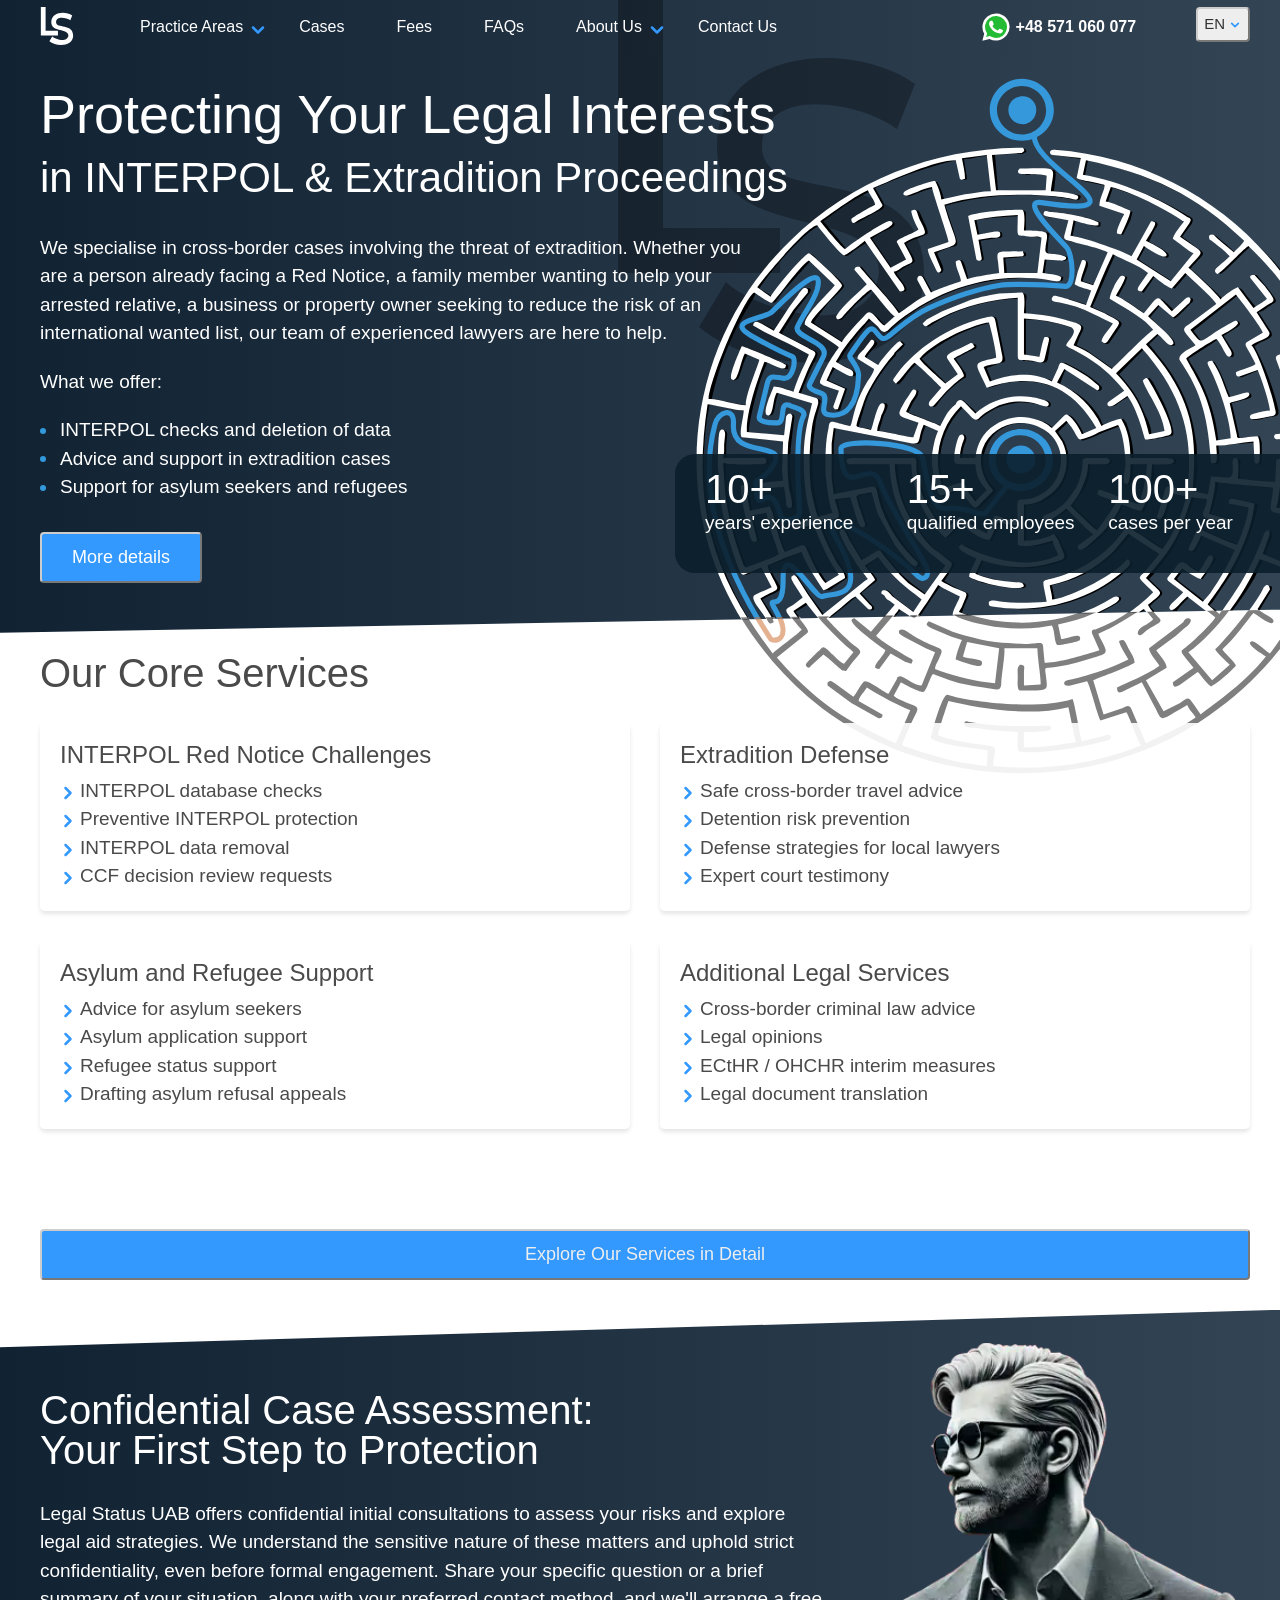
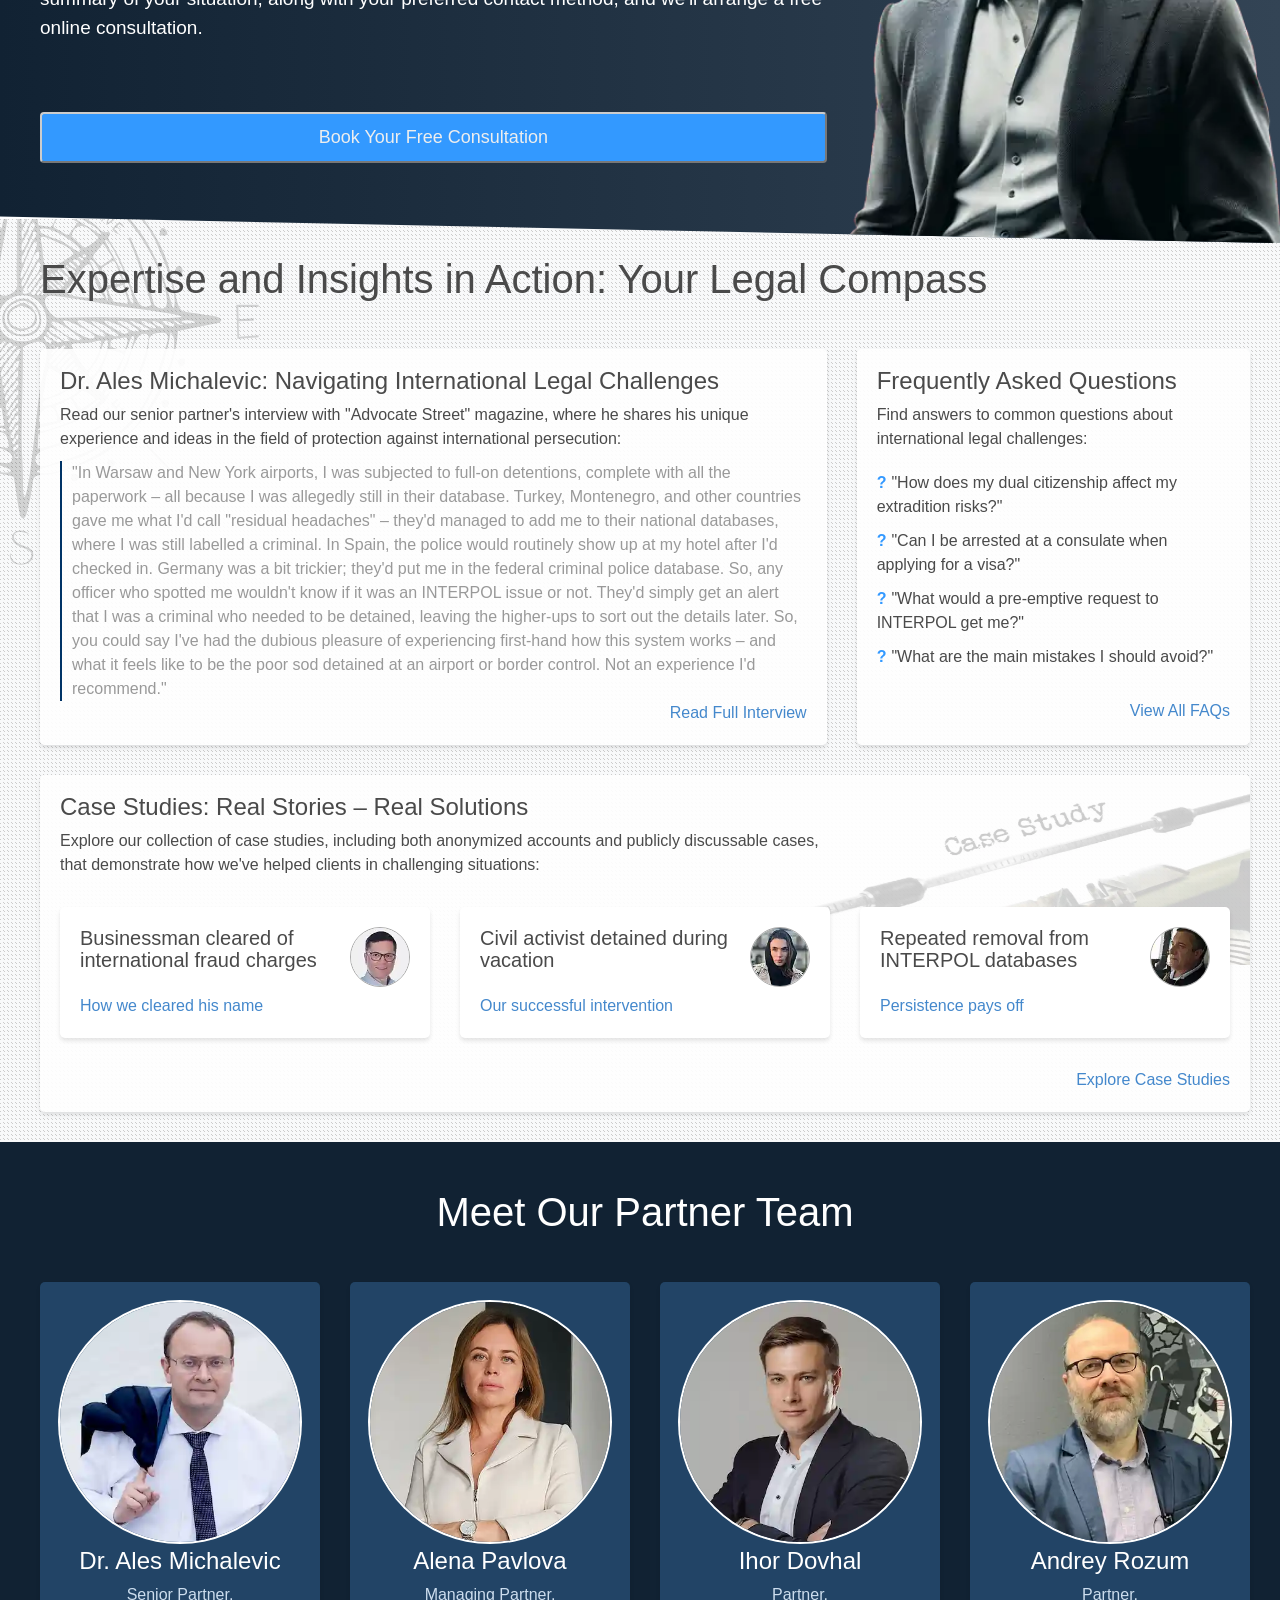
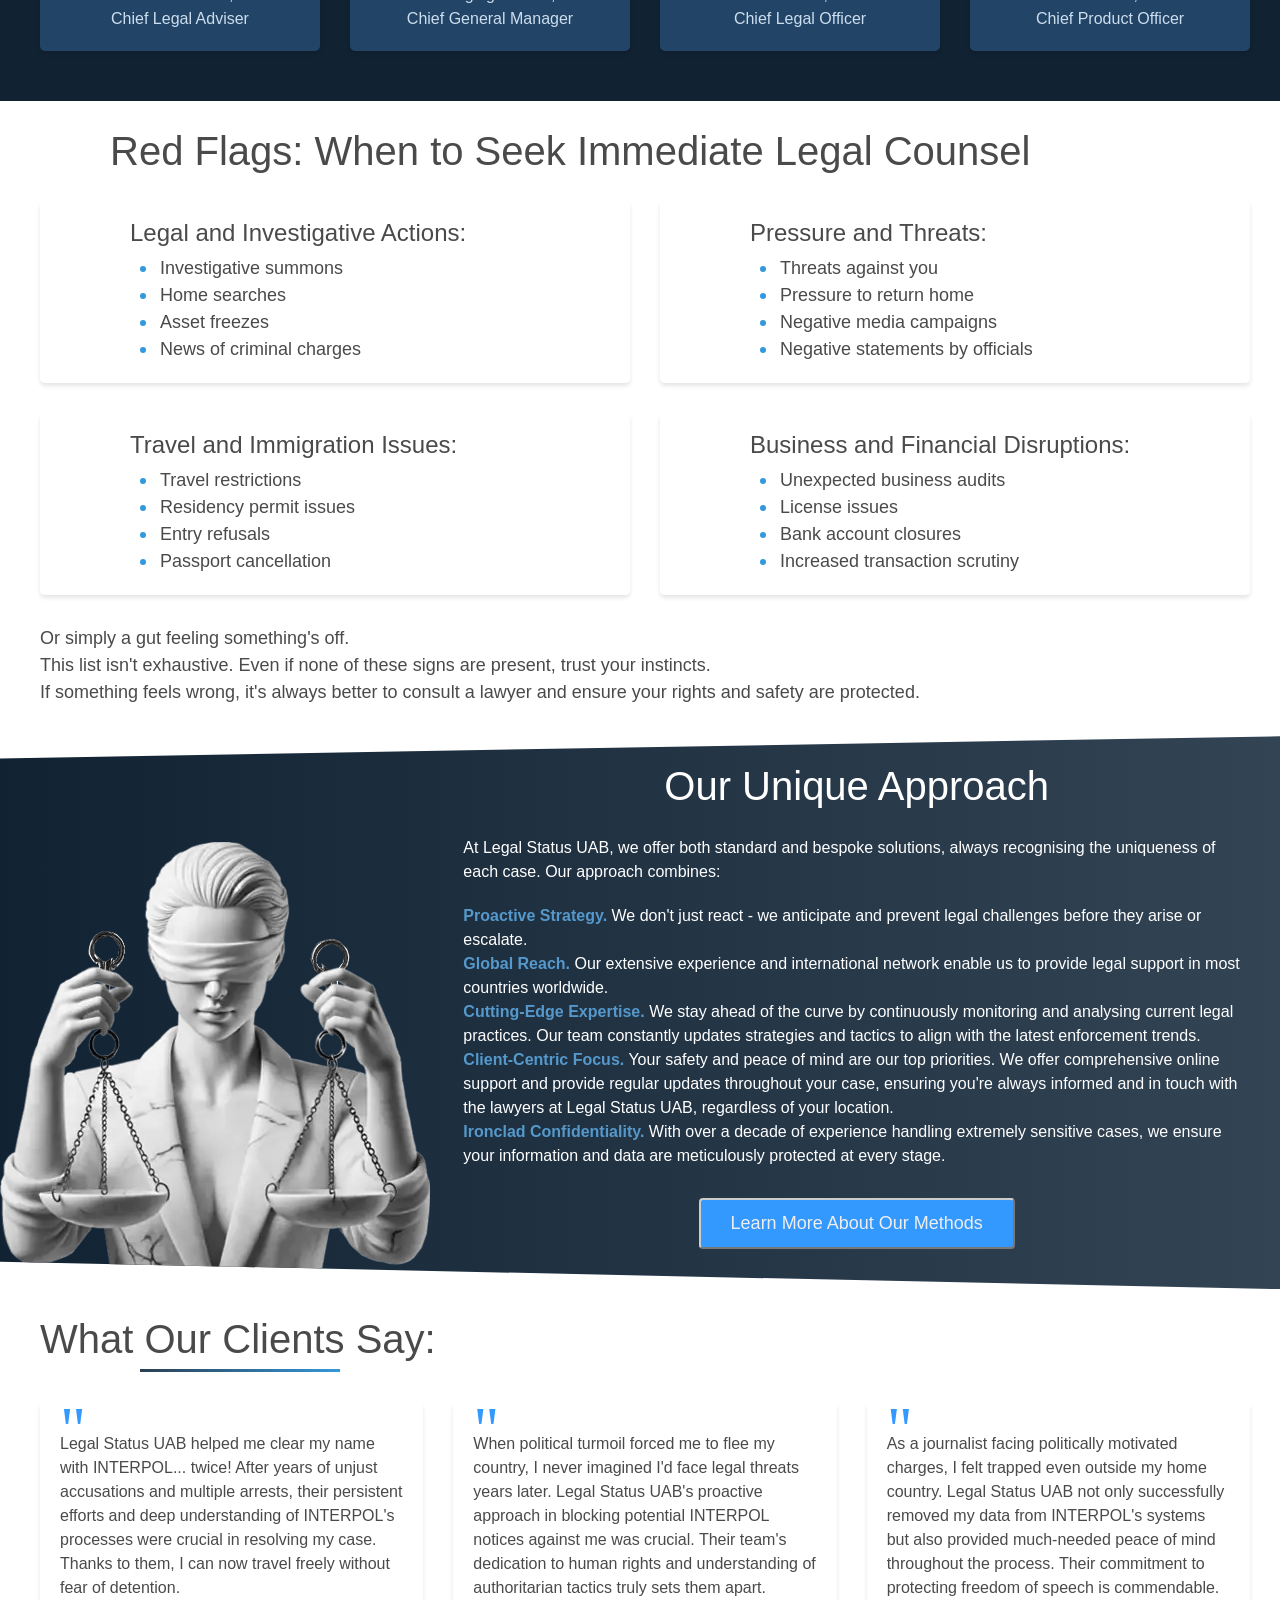
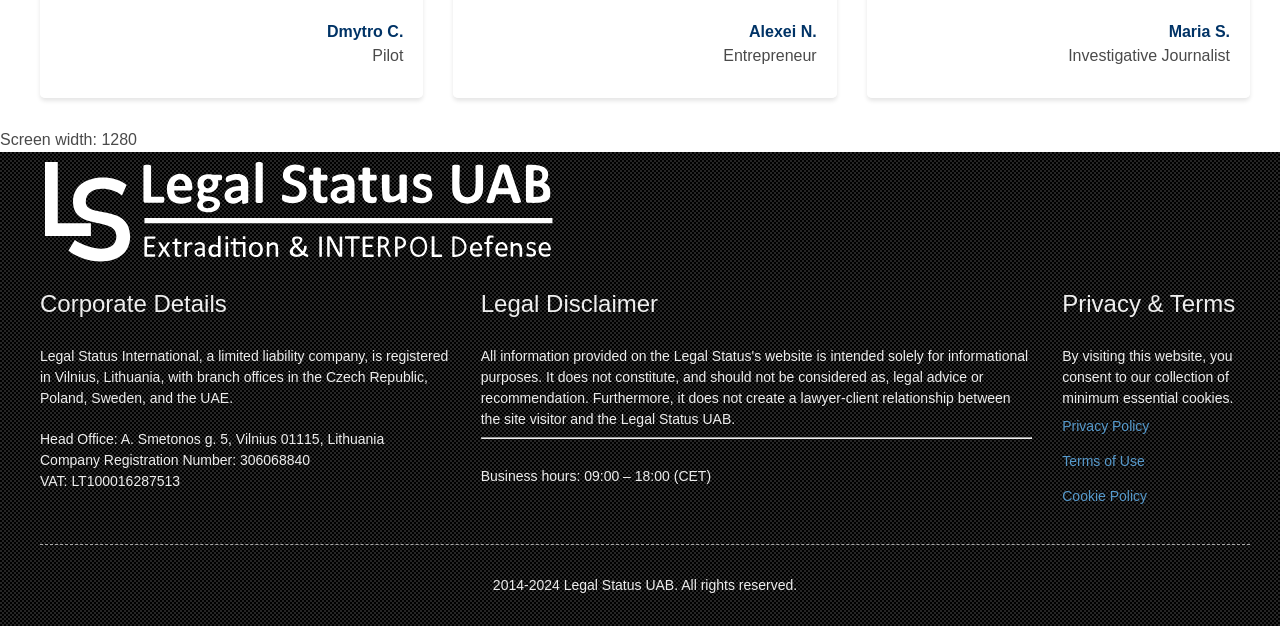
==== commit b156db54: "Shorten service and warning lists and use 20 percent mobile text increase" ====
--- a/index.html
+++ b/index.html
@@ -5,12 +5,12 @@
 	<meta name='viewport' content='width=device-width, initial-scale=1.0'>
 	<meta name='description' content='Legal Status UAB – expert legal support in INTERPOL cases, extradition, and asylum matters. We offer data removal, extradition defence, and proactive strategies to safeguard client rights globally with full confidentiality.'>
 	<title>Home - Legal status UAB</title>
-	<link href='assets/css/core.css?v=mobile-text-10' rel='stylesheet'>
+	<link href='assets/css/core.css?v=compact-lists-20' rel='stylesheet'>
 	<link rel='preload' fetchpriority='high' as='image' href='assets/svg/lab.svg' type='image/svg+xml'>
-	<link href='assets/css/bit.css?v=mobile-text-10' rel='stylesheet' media='print' onload="this.media='all'">
-	<link href='assets/css/mob.css?v=mobile-text-10' rel='stylesheet' media='only screen and (max-width: 800px)'>
-	<link href='assets/css/tv.css?v=mobile-text-10' rel='stylesheet' media='only screen and (min-width: 2000px)'>
-	<link href='assets/css/print.css?v=mobile-text-10' rel='stylesheet' media='print'>
+	<link href='assets/css/bit.css?v=compact-lists-20' rel='stylesheet' media='print' onload="this.media='all'">
+	<link href='assets/css/mob.css?v=compact-lists-20' rel='stylesheet' media='only screen and (max-width: 800px)'>
+	<link href='assets/css/tv.css?v=compact-lists-20' rel='stylesheet' media='only screen and (min-width: 2000px)'>
+	<link href='assets/css/print.css?v=compact-lists-20' rel='stylesheet' media='print'>
 	<link rel='shortcut icon' type='image/x-icon' href='assets/favicon.svg'>
 </head>
 <body>
@@ -109,10 +109,10 @@
 					<h3>INTERPOL Red Notice Challenges</h3>
 				</header>
 				<ul>
-					<li>Checks for presence in INTERPOL information systems</li>
-					<li>Preventive measures against potential notices</li>
-					<li>Data removal from INTERPOL databases</li>
-					<li>Requests for review of CCF decisions</li>
+					<li>INTERPOL database checks</li>
+					<li>Preventive INTERPOL protection</li>
+					<li>INTERPOL data removal</li>
+					<li>CCF decision review requests</li>
 				</ul>
 			</div>
 			<div>
@@ -120,10 +120,10 @@
 					<h3>Extradition Defense</h3>
 				</header>
 				<ul>
-					<li>Strategic consultations on safe cross-border movement</li>
-					<li>Preventive measures against detention</li>
-					<li>Crafting defense strategies for local attorneys</li>
-					<li>Expert court testimony on legal practices and human rights</li>
+					<li>Safe cross-border travel advice</li>
+					<li>Detention risk prevention</li>
+					<li>Defense strategies for local lawyers</li>
+					<li>Expert court testimony</li>
 				</ul>
 			</div>
 			<div>
@@ -131,10 +131,10 @@
 					<h3>Asylum and Refugee Support</h3>
 				</header>
 				<ul>
-					<li>Legal counseling for asylum seekers</li>
-					<li>Assistance with asylum applications</li>
-					<li>Legal support in refugee status determination procedures</li>
-					<li>Drafting appeals against rejected asylum applications</li>
+					<li>Advice for asylum seekers</li>
+					<li>Asylum application support</li>
+					<li>Refugee status support</li>
+					<li>Drafting asylum refusal appeals</li>
 				</ul>
 			</div>
 			<div>
@@ -142,10 +142,10 @@
 					<h3>Additional Legal Services</h3>
 				</header>
 				<ul>
-					<li>Advice on cross-border aspects of criminal law</li>
-					<li>Preparation of legal opinions on various issues</li>
-					<li>Requesting interim measures from the ECtHR or OHCHR</li>
-					<li>High-quality translation of complex legal documents</li>
+					<li>Cross-border criminal law advice</li>
+					<li>Legal opinions</li>
+					<li>ECtHR / OHCHR interim measures</li>
+					<li>Legal document translation</li>
 				 </ul>
 			</div>
 			<div class='hidden'></div>
@@ -292,10 +292,10 @@
 					<h3>Legal and Investigative Actions:</h3>
 				</header>
 				<ul>
-					<li>Summons from investigators or court</li>
-					<li>Searches of home or office</li>
-					<li>Asset freezes or seizures</li>
-					<li>News of criminal charges or probe</li>
+					<li>Investigative summons</li>
+					<li>Home searches</li>
+					<li>Asset freezes</li>
+					<li>News of criminal charges</li>
 				</ul>
 			</div>
 			<div>
@@ -303,10 +303,10 @@
 					<h3>Pressure and Threats:</h3>
 				</header>
 				<ul>
-					<li>Direct threats to you or your assets</li>
-					<li>Pressure to return to home country</li>
+					<li>Threats against you</li>
+					<li>Pressure to return home</li>
 					<li>Negative media campaigns</li>
-					<li>Officials' negative statements about you</li>
+					<li>Negative statements by officials</li>
 				</ul>
 			</div>
 			<div>
@@ -314,10 +314,10 @@
 					<h3>Travel and Immigration Issues:</h3>
 				</header>
 				<ul>
-					<li>Visa issues or travel restrictions</li>
-					<li>Residency permit complications</li>
-					<li>Entry refusals to certain countries</li>
-					<li>Passport cancellation or non-renewal</li>
+					<li>Travel restrictions</li>
+					<li>Residency permit issues</li>
+					<li>Entry refusals</li>
+					<li>Passport cancellation</li>
 				</ul>
 			</div>
 			<div>
@@ -325,9 +325,9 @@
 					<h3>Business and Financial Disruptions:</h3>
 				</header>
 				<ul>
-					<li>Unexpected business audits or probes</li>
-					<li>License issues or regulatory hurdles</li>
-					<li>Bank account closures or denials</li>
+					<li>Unexpected business audits</li>
+					<li>License issues</li>
+					<li>Bank account closures</li>
 					<li>Increased transaction scrutiny</li>
 				</ul>
 			</div>
--- a/assets/css/mob.css
+++ b/assets/css/mob.css
@@ -160,11 +160,13 @@
 	padding:2rem 0
 }
 a.f-logo::before{left:1rem}
-/* Mobile text experiment: +10%, without changing headings or rem geometry. */
-.main{font-size:1.76rem}
-.cover,.free{font-size:2.09rem}
-.cover ul{font-size:1.76rem}
-.stats{font-size:1.1rem}
-.services,.case-cards,.redfl,.footer{font-size:1.54rem}
-.approach{font-size:1.65rem}
+/* Mobile text experiment: +30%, without changing headings or rem geometry. */
+.main{font-size:2.08rem}
+.cover,.free{font-size:2.47rem}
+.cover ul{font-size:2.08rem}
+.stats{font-size:1.3rem}
+.case-cards,.footer{font-size:1.82rem}
+/* Compact lists: +20% from their original 1.4rem. */
+.services,.redfl{font-size:1.68rem}
+.approach{font-size:1.95rem}
 }
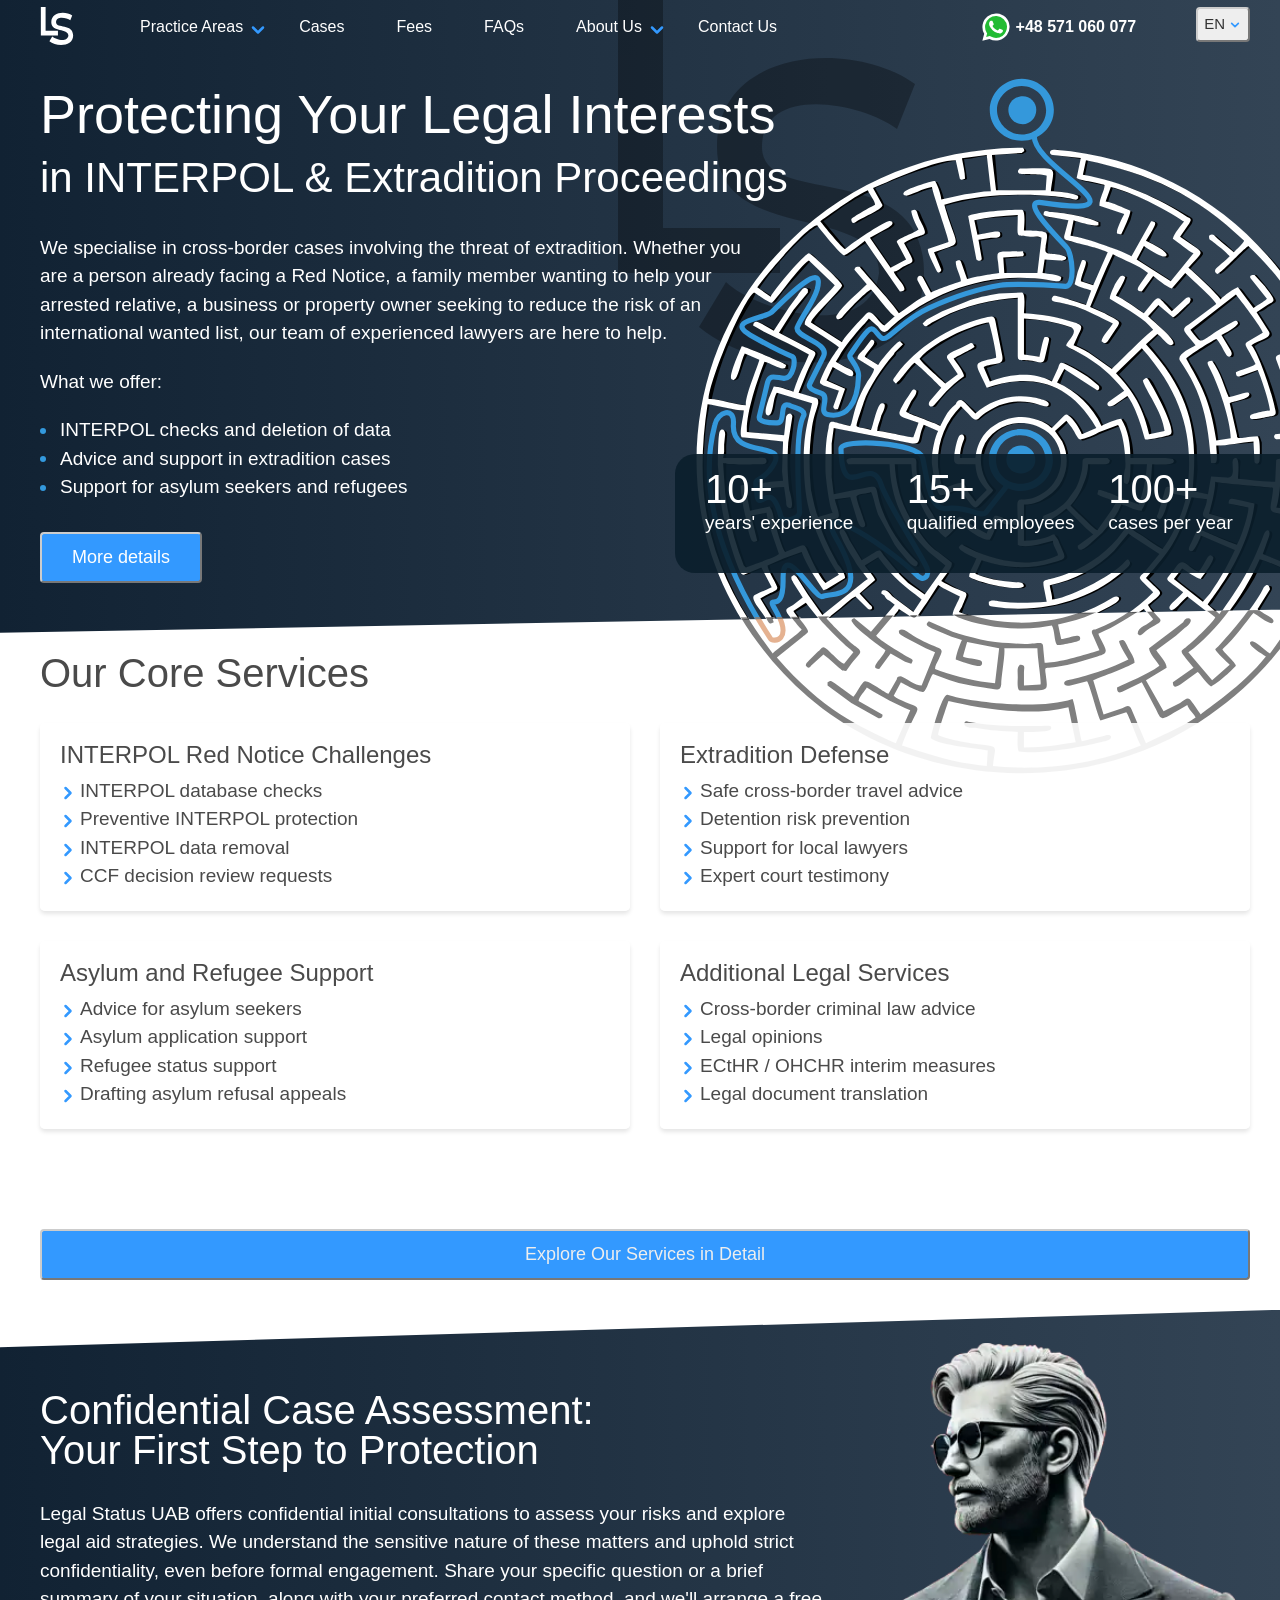
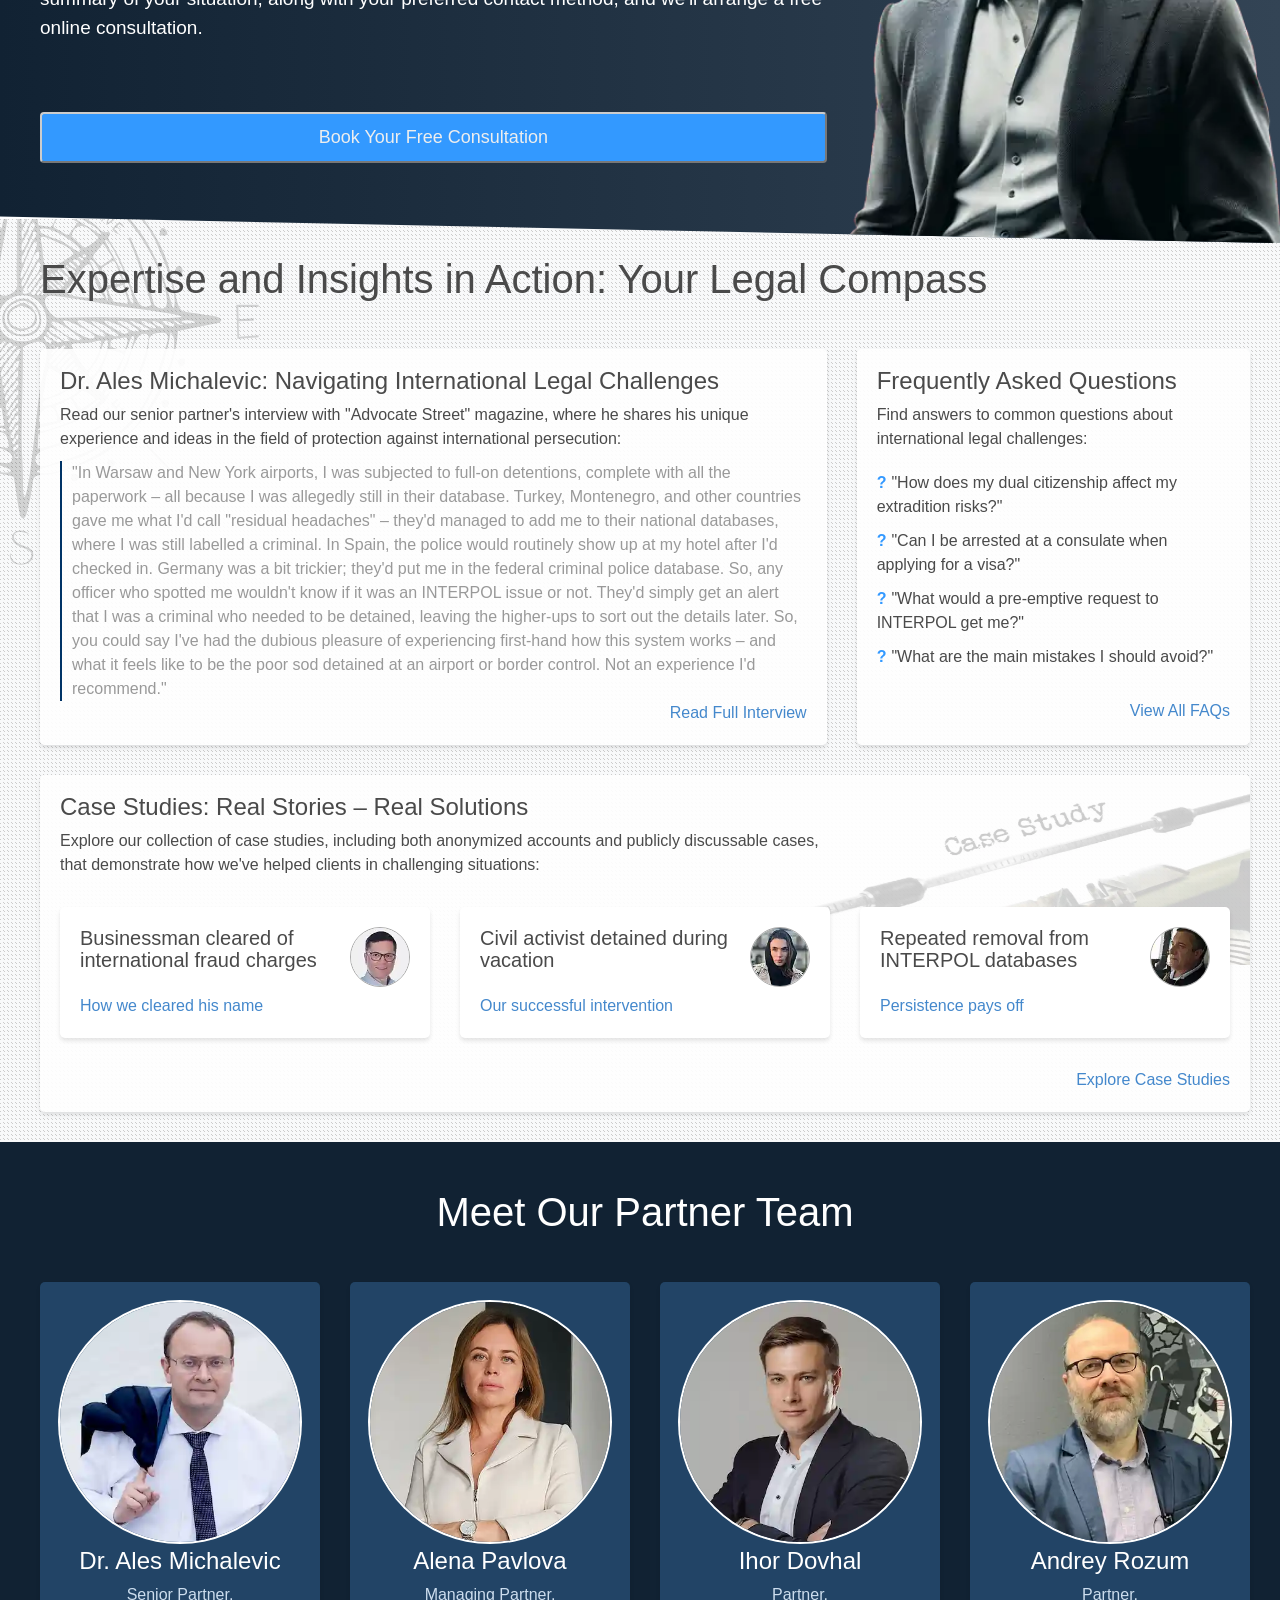
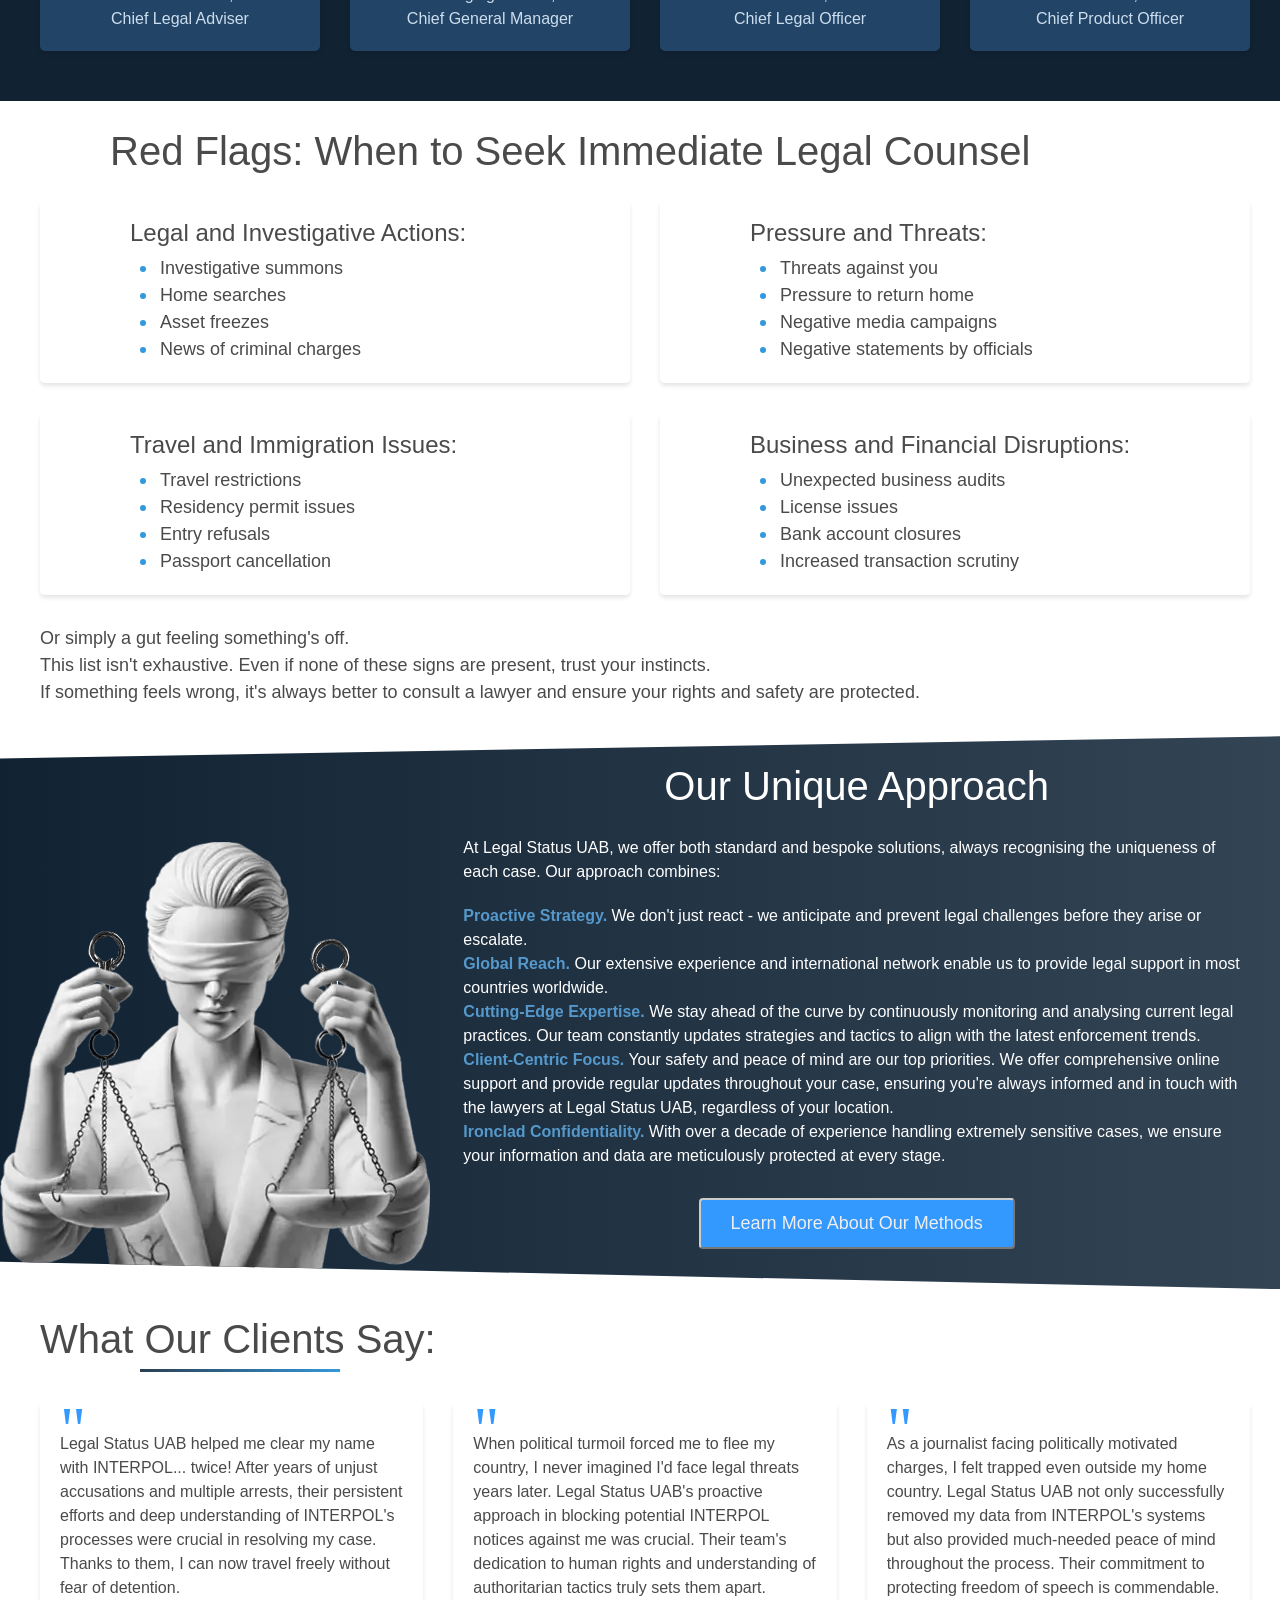
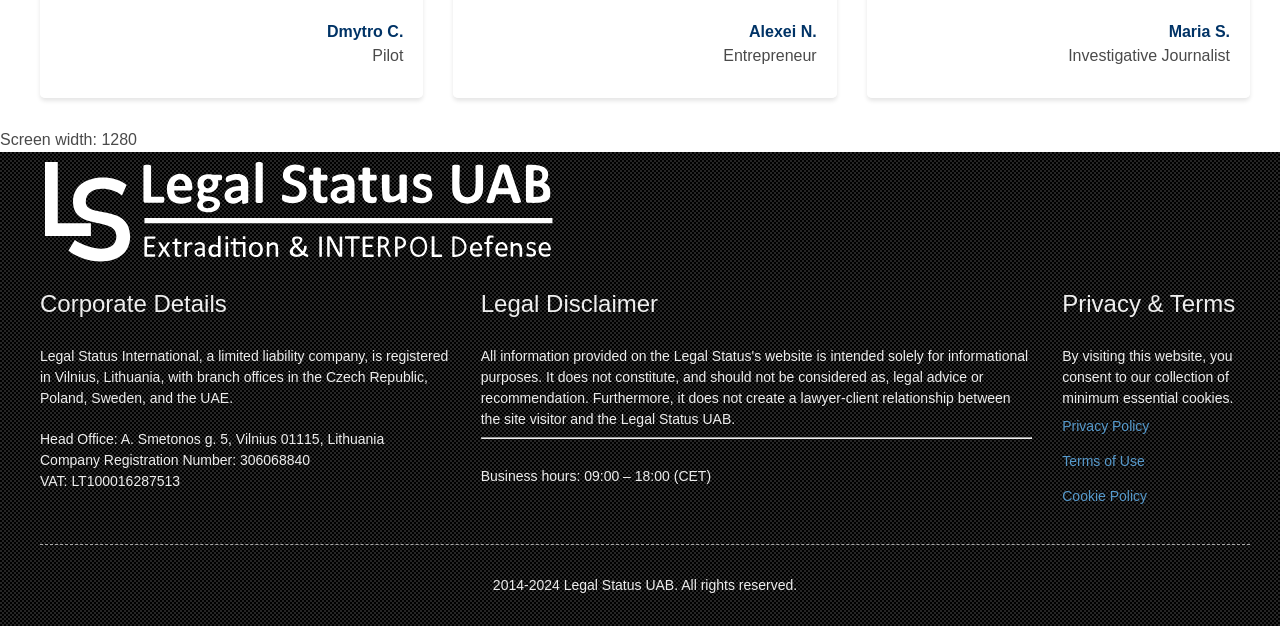
==== commit 6f32478f: "Shorten local lawyer support description" ====
--- a/index.html
+++ b/index.html
@@ -122,7 +122,7 @@
 				<ul>
 					<li>Safe cross-border travel advice</li>
 					<li>Detention risk prevention</li>
-					<li>Defense strategies for local lawyers</li>
+					<li>Support for local lawyers</li>
 					<li>Expert court testimony</li>
 				</ul>
 			</div>
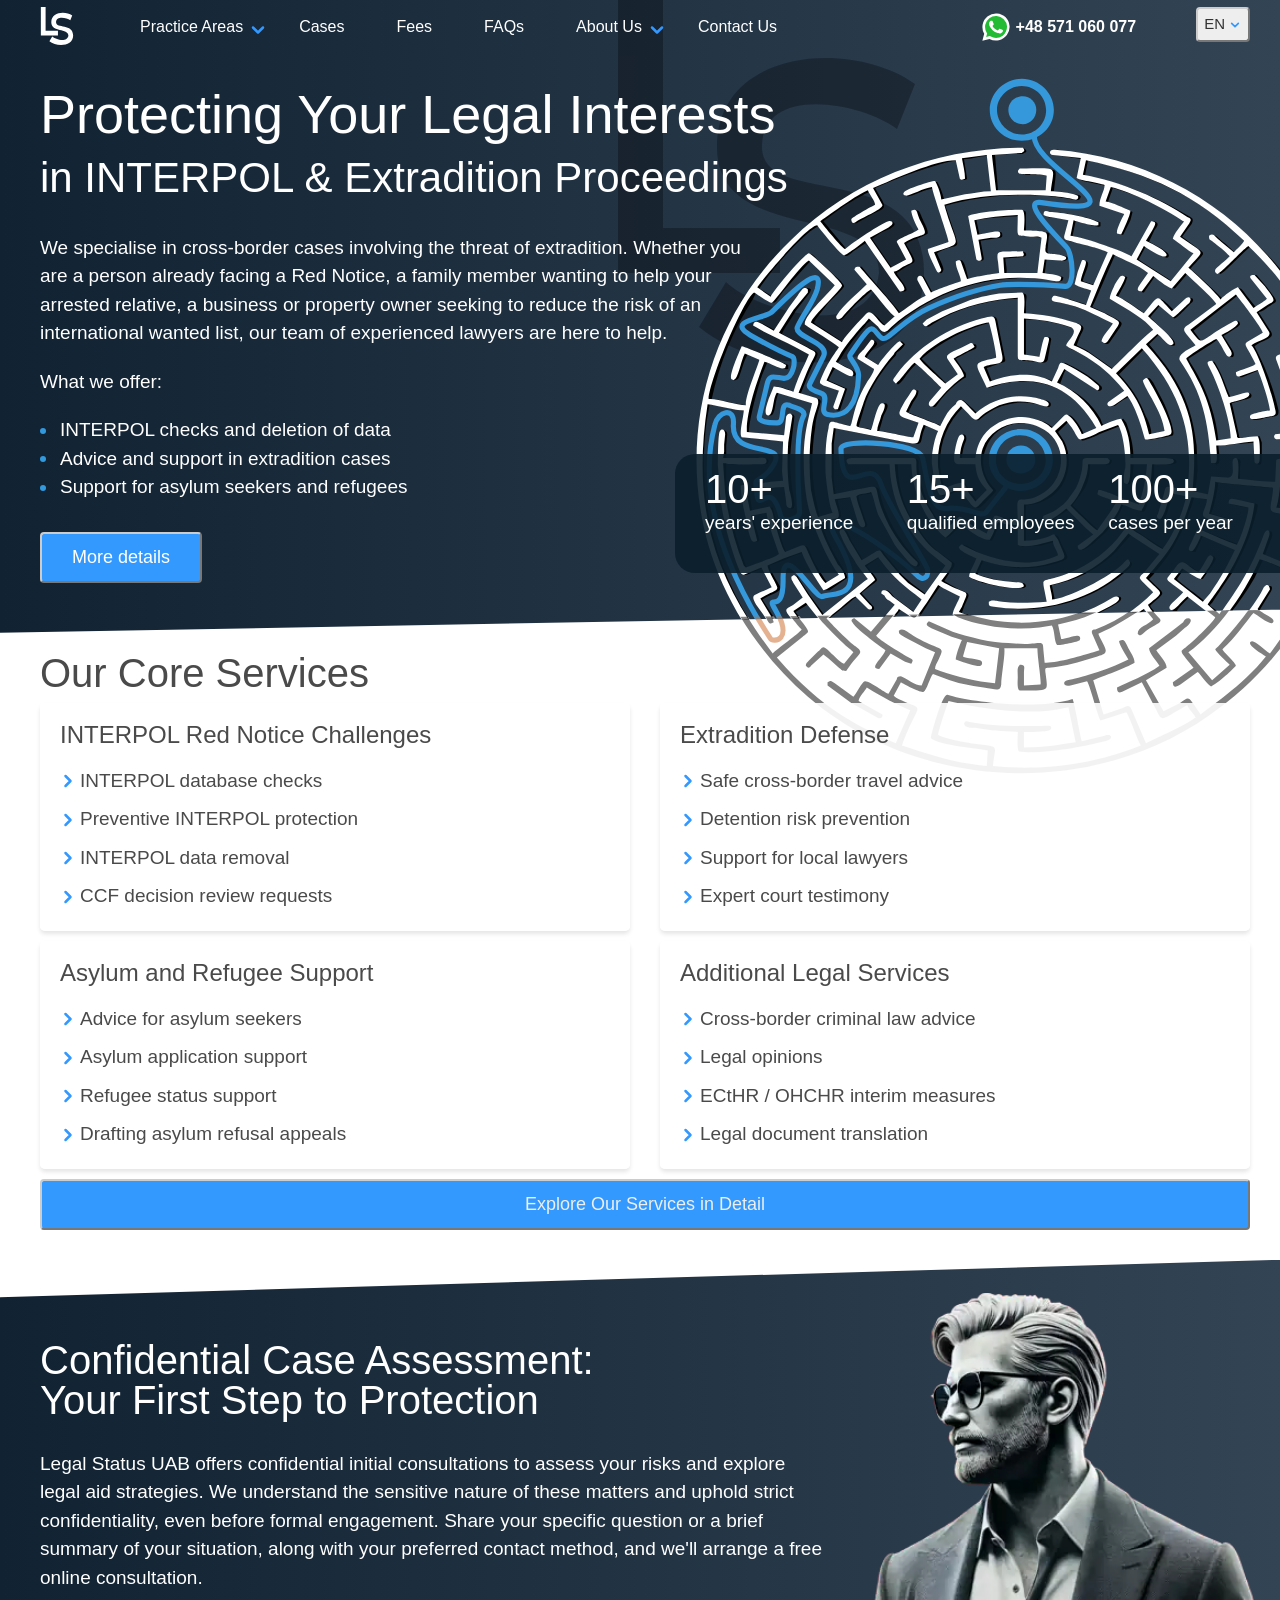
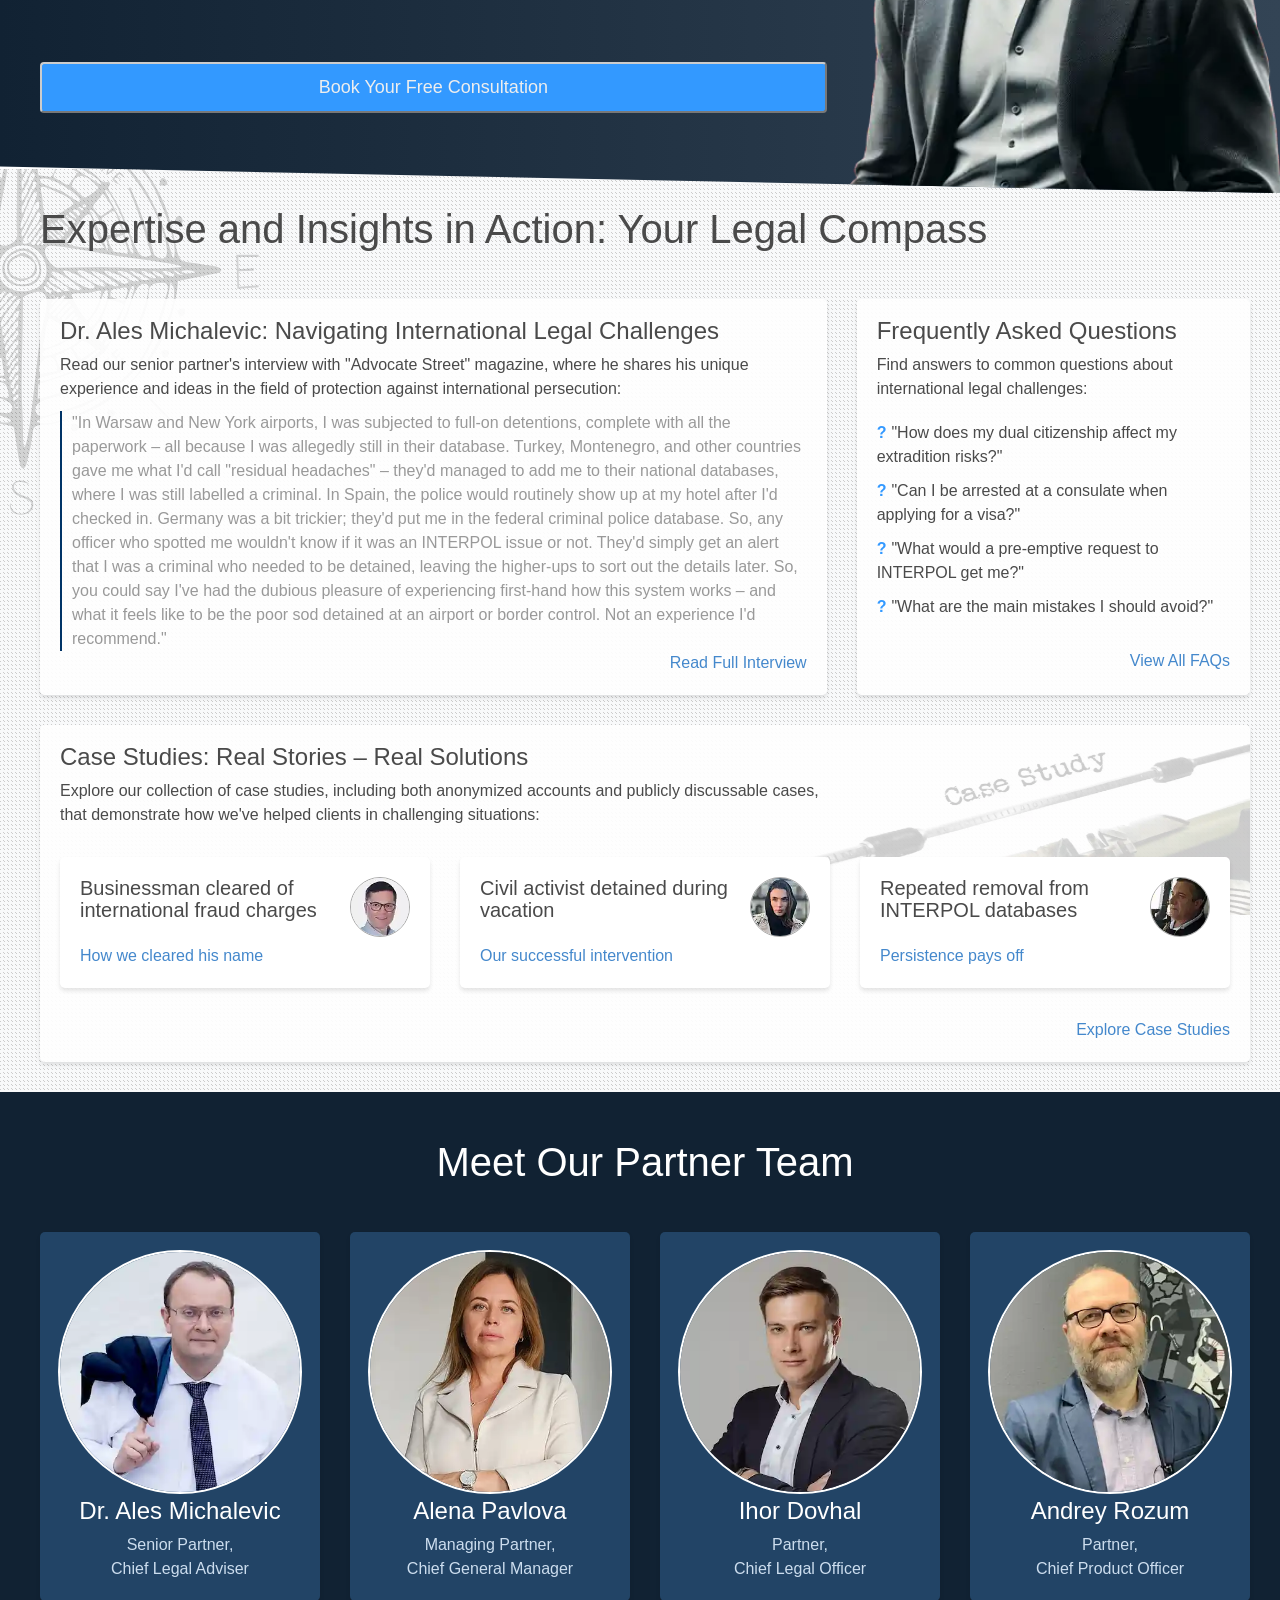
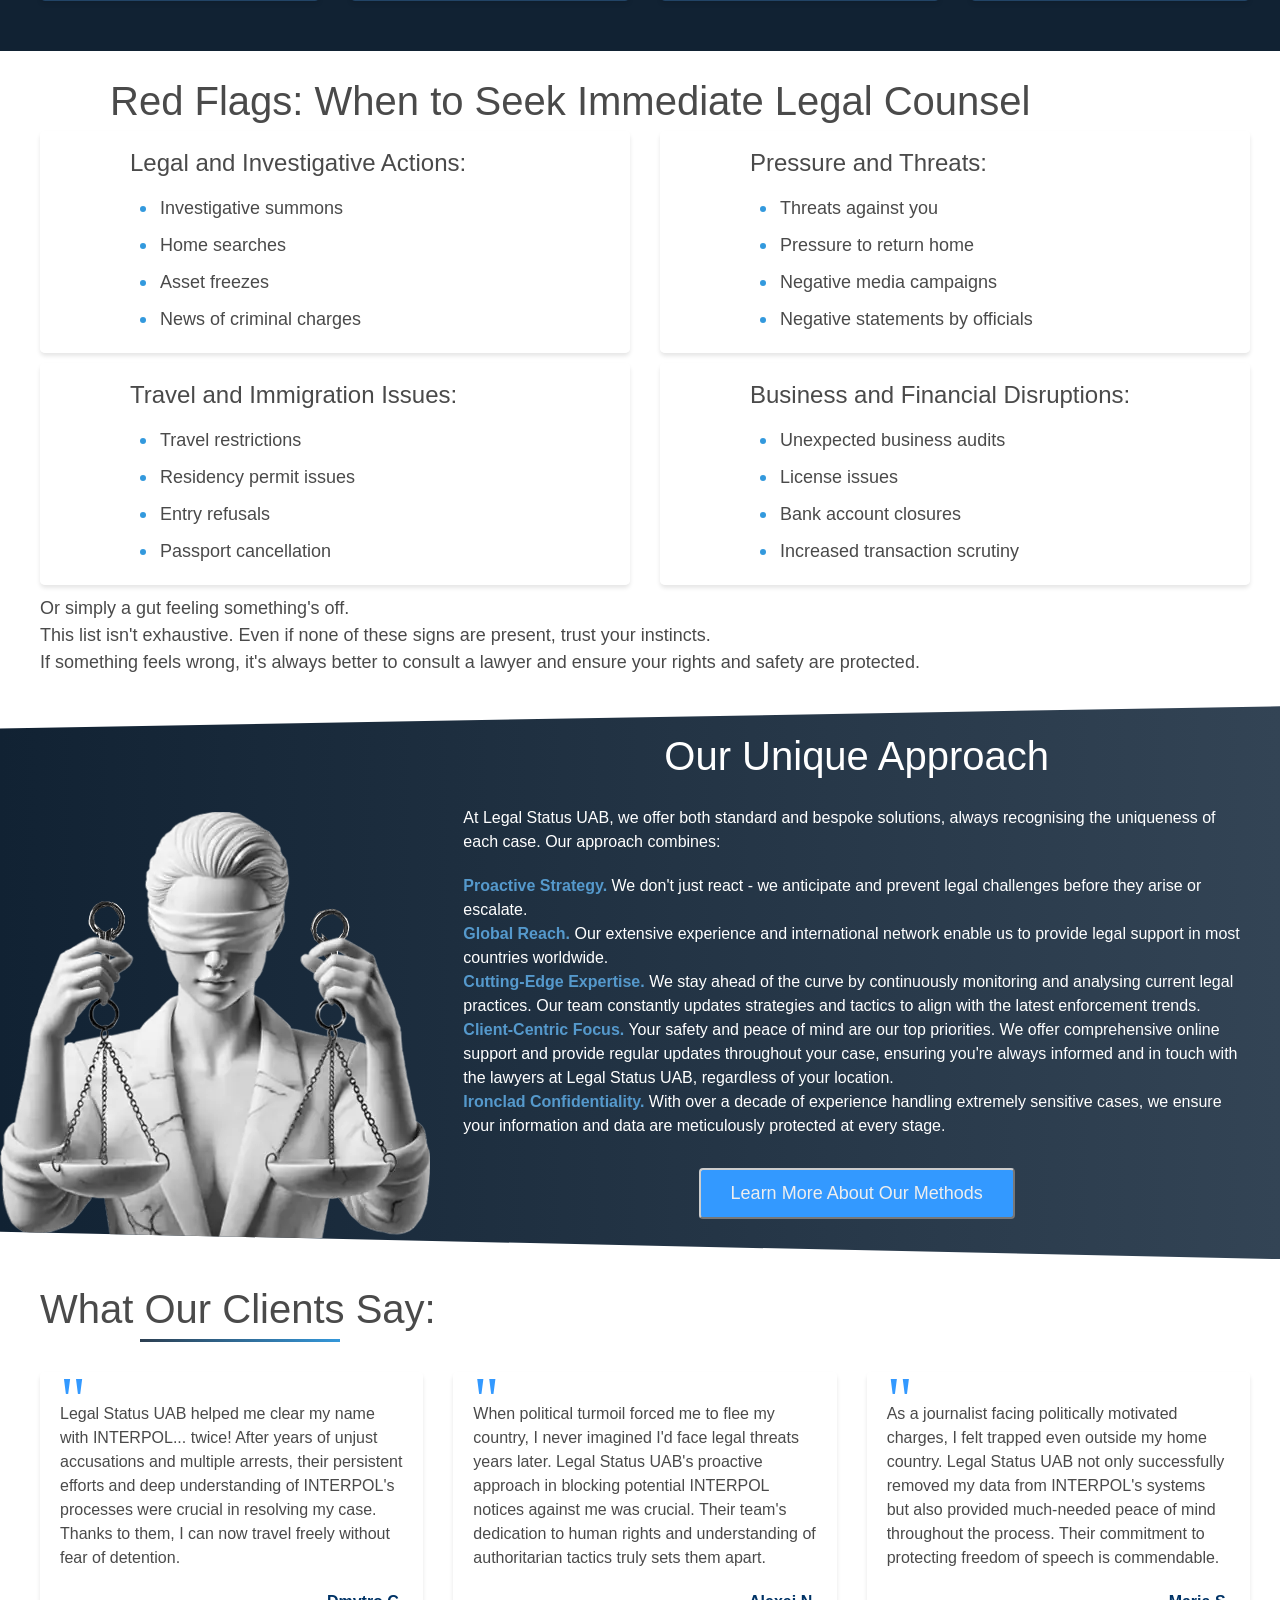
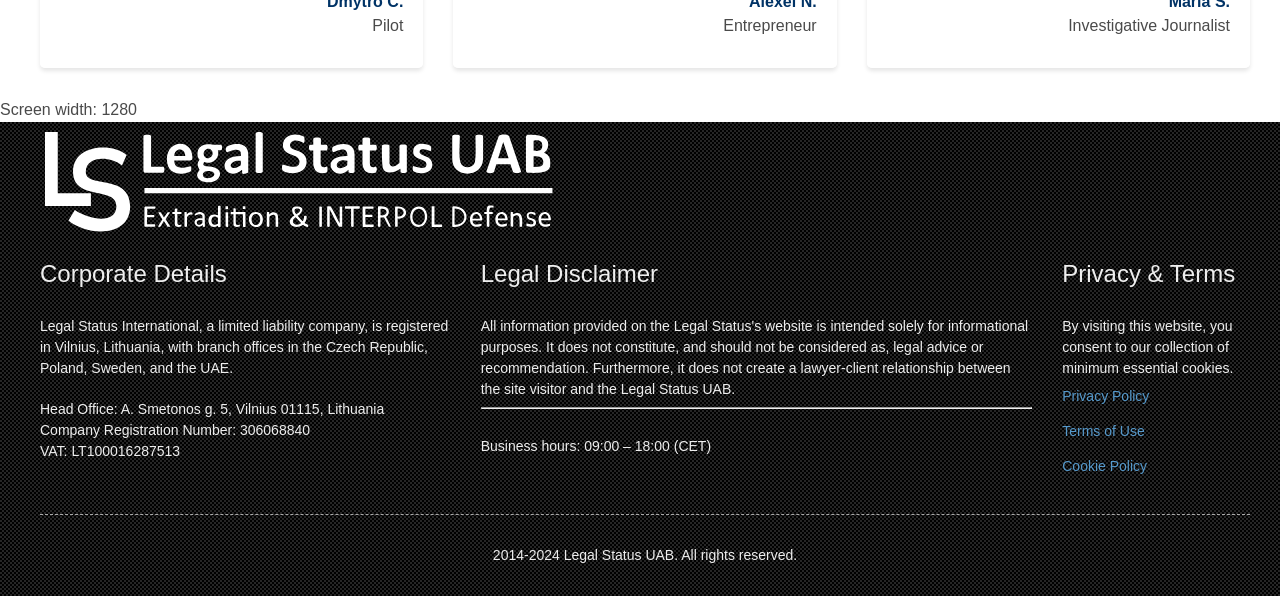
==== commit 53c7eaae: "Apply list alignment to homepage and add internal page layout sketches" ====
--- a/index.html
+++ b/index.html
@@ -5,10 +5,10 @@
 	<meta name='viewport' content='width=device-width, initial-scale=1.0'>
 	<meta name='description' content='Legal Status UAB – expert legal support in INTERPOL cases, extradition, and asylum matters. We offer data removal, extradition defence, and proactive strategies to safeguard client rights globally with full confidentiality.'>
 	<title>Home - Legal status UAB</title>
-	<link href='assets/css/core.css?v=compact-lists-20' rel='stylesheet'>
+	<link href='assets/css/core.css?v=aligned-lists-1' rel='stylesheet'>
 	<link rel='preload' fetchpriority='high' as='image' href='assets/svg/lab.svg' type='image/svg+xml'>
 	<link href='assets/css/bit.css?v=compact-lists-20' rel='stylesheet' media='print' onload="this.media='all'">
-	<link href='assets/css/mob.css?v=compact-lists-20' rel='stylesheet' media='only screen and (max-width: 800px)'>
+	<link href='assets/css/mob.css?v=mobile-buttons-40' rel='stylesheet' media='only screen and (max-width: 800px)'>
 	<link href='assets/css/tv.css?v=compact-lists-20' rel='stylesheet' media='only screen and (min-width: 2000px)'>
 	<link href='assets/css/print.css?v=compact-lists-20' rel='stylesheet' media='print'>
 	<link rel='shortcut icon' type='image/x-icon' href='assets/favicon.svg'>
@@ -100,7 +100,7 @@
 				</div>
 			</footer>
 		</section>
-		<section class='services c-2x padd'>
+		<section class='services c-2x padd aligned-lists'>
 			<header>
 				<h2>Our Core Services</h2>
 			</header>
@@ -283,7 +283,7 @@
 				</figcaption>
 			</figure>
 		</section>
-		<section class='redfl c-2x padd'>
+		<section class='redfl c-2x padd aligned-lists'>
 			<header>
 				<h2>Red Flags: When to Seek Immediate Legal Counsel</h2>
 			</header>
--- a/assets/css/core.css
+++ b/assets/css/core.css
@@ -239,15 +239,27 @@
   display: grid;
   gap: 3rem;
 }
-.padd > div, .padd > figure, .padd > section {
+.padd > div, .padd > figure, .padd > section {
   padding:2rem;
 	background: rgba(255,255,255, 0.9);
   border-radius: 0.5rem;
 	box-shadow: 0 0.3rem 0.4rem rgba(0, 0, 0, 0.1);
 	border-radius: 0.5rem;
   overflow: hidden;
-  transition: transform 0.3s ease, box-shadow 0.3s ease;
-}
+  transition: transform 0.3s ease, box-shadow 0.3s ease;
+}
+/* Opt-in alignment for cards with a heading and four list items. */
+.aligned-lists > .hidden { display: none; }
+.aligned-lists > div { min-width: 0; }
+.aligned-lists li { display: flex; align-items: center; }
+.aligned-lists.services li::before { top: 50%; transform: translateY(-50%) rotate(-90deg); }
+.aligned-lists.redfl li::before { top: 50%; transform: translateY(-50%); }
+@supports (grid-template-rows: subgrid) {
+  .services.aligned-lists, .redfl.aligned-lists { row-gap: 1rem; }
+  .aligned-lists > div { display: grid; grid-template-rows: subgrid; grid-row: span 5; row-gap: 1rem; }
+  .aligned-lists > div > header { grid-row: 1; }
+  .aligned-lists > div > ul { display: grid; grid-template-rows: subgrid; grid-row: 2 / span 4; row-gap: 1rem; }
+}
 .cover {
 	grid-template-columns: 1.5fr 1fr;
 	background: #666;
--- a/assets/css/mob.css
+++ b/assets/css/mob.css
@@ -169,4 +169,6 @@
 /* Compact lists: +20% from their original 1.4rem. */
 .services,.redfl{font-size:1.68rem}
 .approach{font-size:1.95rem}
+/* Mobile action labels: +40% from the original 1.8rem. */
+main .btn{font-size:2.52rem;max-width:100%;text-align:center}
 }
